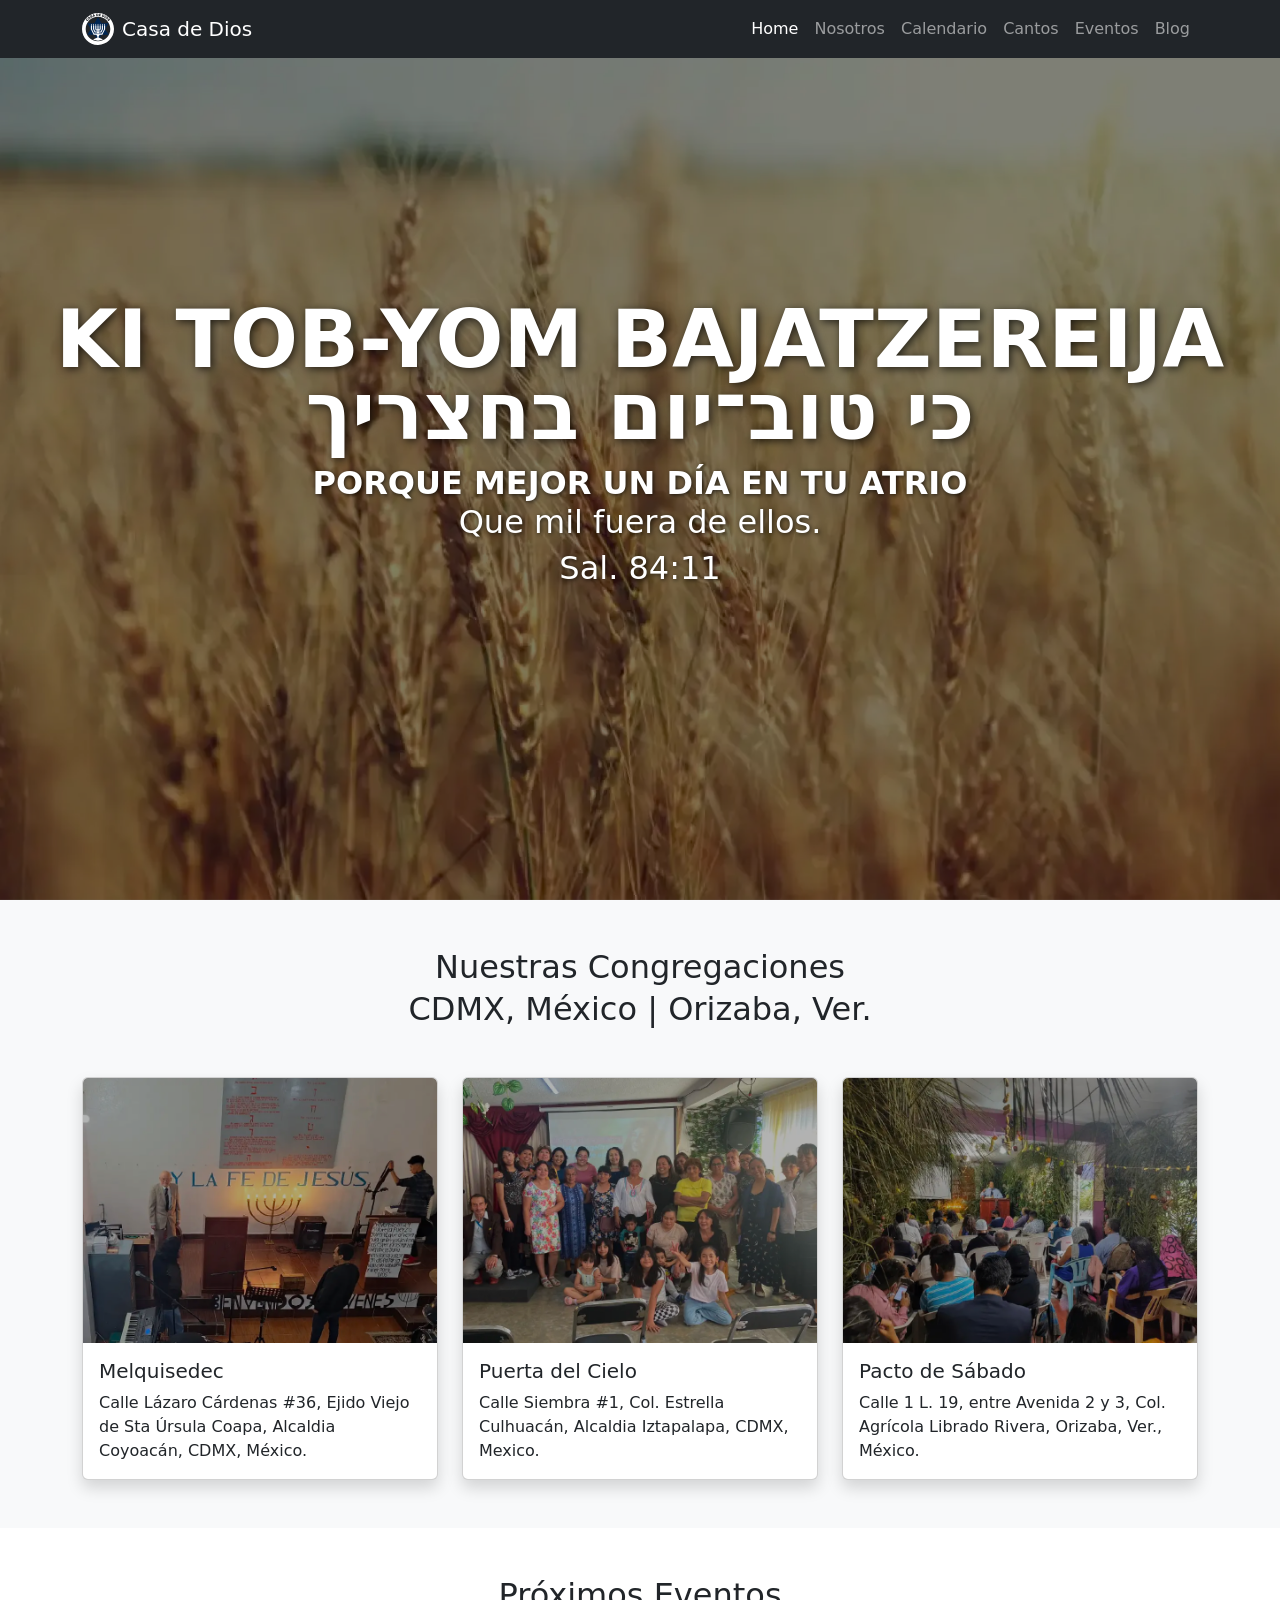
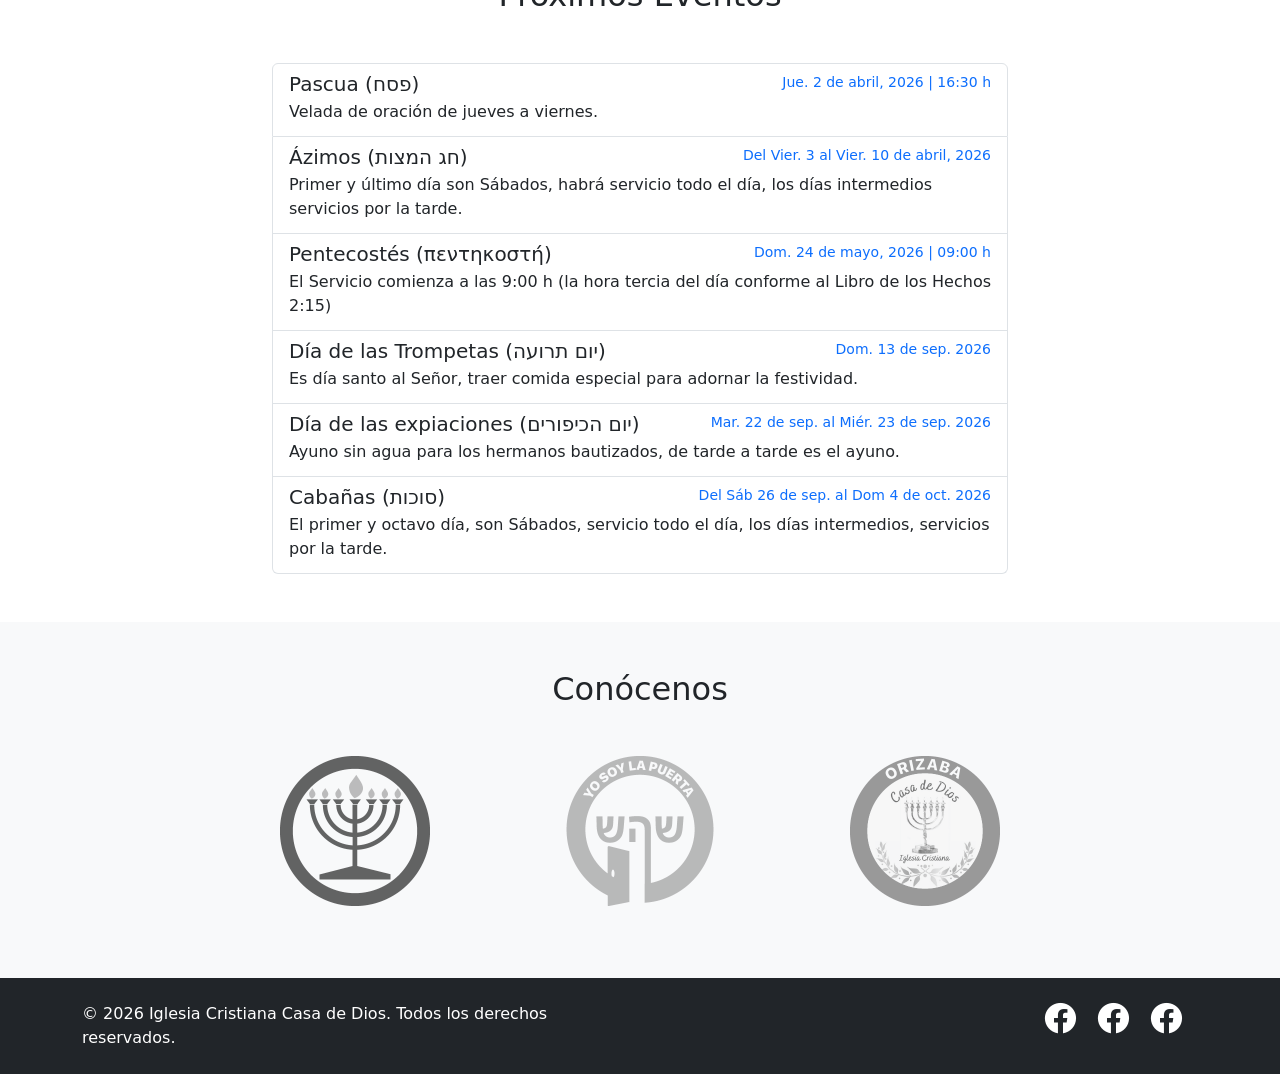
==== index.html @ 3983c596 "adding the blog page" ====
<!DOCTYPE html>
<html lang="es">

<head>
    <meta charset="UTF-8">
    <meta name="viewport" content="width=device-width, initial-scale=1.0">
    <title>Casa de Dios - Iglesia Cristiana</title>

    <!-- Bootstrap CSS -->
    <link href="https://cdn.jsdelivr.net/npm/bootstrap@5.1.3/dist/css/bootstrap.min.css" rel="stylesheet">

    <!-- Font Awesome -->
    <link rel="stylesheet" href="https://cdnjs.cloudflare.com/ajax/libs/font-awesome/6.0.0/css/all.min.css">

    <!-- Custom CSS -->
    <link rel="stylesheet" href="css/landing.css">

</head>

<body>

    <!-- NAVBAR -->
    <nav class="navbar navbar-expand-lg navbar-dark bg-dark fixed-top">
        <div class="container">
            <a class="navbar-brand d-flex align-items-center" href="index.html">
                <!-- Pega aquí tu código SVG -->
                <svg width="32" height="32" viewBox="0 0 100 100" class="me-2">
                    <!-- Tu código SVG aquí -->
                    <?xml version="1.0" encoding="UTF-8"?><svg id="Layer_2" xmlns="http://www.w3.org/2000/svg"
                        viewBox="0 0 843.33 843.33">
                        <defs>
                            <style>
                                .cls-1 {
                                    fill: #fff;
                                }

                                .cls-2 {
                                    fill: #002754;
                                }
                            </style>
                        </defs>
                        <g id="Layer_1-2">
                            <polygon class="cls-2"
                                points="669.51 520.05 703.99 576.49 514.82 576.49 453.33 677.15 421.66 728.97 390.01 677.15 328.52 576.49 139.34 576.49 173.83 520.05 233.93 421.67 173.83 323.28 139.34 266.84 328.52 266.84 390.01 166.18 421.66 114.36 453.33 166.18 514.82 266.84 703.99 266.84 669.51 323.28 609.4 421.67 669.51 520.05" />
                            <path class="cls-1"
                                d="M493.87,336.01c0-4.55-3.81-8.24-8.51-8.24h-6.21c4.92-2.77,8.62-7.55,10.13-13.2,2.62-9.62-5.01-19.3-9.42-28.85l-7.75,13.35c-3.34,5.2-3.77,10.04-2.13,16.81.57,3.34,3.46,8.78,6.37,11.88h-2.84c-4.7,0-8.51,3.69-8.51,8.24v94.46h28.88v-94.46Z" />
                            <path class="cls-1"
                                d="M600.88,327.77h-6.21c4.92-2.77,8.62-7.55,10.13-13.2,2.62-9.62-5.01-19.3-9.42-28.85l-7.75,13.35c-3.34,5.2-3.77,10.04-2.13,16.81.57,3.34,3.46,8.78,6.37,11.88h-2.84c-4.7,0-8.51,3.69-8.51,8.24v94.46h0l-57.71,111.82h0s-48.81.04-48.81.04v-.08h-23.59l-7.21,13.4-7.08,13.17v-26.48h0v-.09l14.45-27.9h-14.45s57.76-.01,57.76-.01h0s14.59.01,14.59.01h0s14.4-27.96,14.4-27.96l28.77-55.9h0s0,0,0,0v-94.46c0-4.55-3.81-8.24-8.51-8.24h-6.21c4.92-2.77,8.62-7.55,10.13-13.2,2.62-9.62-5.01-19.3-9.42-28.85l-7.75,13.35c-3.34,5.2-3.77,10.04-2.13,16.81.57,3.34,3.46,8.78,6.37,11.88h-2.84c-4.7,0-8.51,3.69-8.51,8.24v94.46h.02l-28.9,55.4v.51h-57.76v-27.95h43.32l14.45-27.9v-.05h-57.76v-94.65c0-4.44-3.72-8.05-8.31-8.05h-6.39c4.92-2.77,8.62-7.55,10.13-13.2,2.62-9.62-5.01-19.3-9.42-28.85l-7.75,13.35c-3.34,5.2-3.77,10.04-2.13,16.81.57,3.34,3.46,8.78,6.37,11.88h-3.05c-4.59,0-8.31,3.6-8.31,8.05v94.65h-57.76v.05l14.45,27.9h43.32v27.95h-57.5l-29.16-55.91h.02v-94.46c0-4.55-3.81-8.24-8.51-8.24h-6.21c4.92-2.77,8.62-7.55,10.13-13.2,2.62-9.62-5.01-19.3-9.42-28.85l-7.75,13.35c-3.34,5.2-3.77,10.04-2.13,16.81.57,3.34,3.46,8.78,6.37,11.88h-2.84c-4.7,0-8.51,3.69-8.51,8.24v94.46h0s28.77,55.91,28.77,55.91l14.4,27.95h0s14.59.01,14.59.01h0s57.76-.01,57.76-.01h0s-14.45.01-14.45.01l14.45,27.9v.07h0v26.49l-7.08-13.16-7.21-13.4h-23.59v.07h-48.82s0-.02,0-.02l-57.71-111.82h0v-94.46c0-4.55-3.81-8.24-8.51-8.24h-6.21c4.92-2.77,8.62-7.55,10.13-13.2,2.62-9.62-5.01-19.3-9.42-28.85l-7.75,13.35c-3.34,5.2-3.77,10.04-2.13,16.81.57,3.34,3.46,8.78,6.37,11.88h-2.84c-4.7,0-8.51,3.69-8.51,8.24v94.46h0s57.7,111.82,57.7,111.82l14.42,27.95h72.44l28.72,55.66v17.75l-105.01,50.37v13.02c36.98,14.15,77.29,21.93,119.47,21.93s82.49-7.77,119.48-21.93v-16.39l-105.05-47.48v-17.27l3.39-6.56,25.33-49.1h72.44l14.42-27.95,57.7-111.82h0s0,0,0,0v-94.46c0-4.55-3.81-8.24-8.51-8.24ZM349.46,486.37v-.51l-28.9-55.4,28.9,55.4.26.51h-.26ZM378.51,570.24h0l25.33,49.1-25.33-49.1Z" />
                            <path class="cls-1"
                                d="M378.34,336.01c0-4.55-3.81-8.24-8.51-8.24h-6.21c4.92-2.77,8.62-7.55,10.13-13.2,2.62-9.62-5.01-19.3-9.42-28.85l-7.75,13.35c-3.34,5.2-3.77,10.04-2.13,16.81.57,3.34,3.46,8.78,6.37,11.88h-2.84c-4.7,0-8.51,3.69-8.51,8.24v94.46h28.88v-94.46Z" />
                            <path class="cls-1"
                                d="M421.67,0C188.79,0,0,188.79,0,421.67s188.79,421.67,421.67,421.67,421.67-188.79,421.67-421.67S654.54,0,421.67,0ZM688.64,185.29c.59,1.44,1.5,2.87,2.72,4.26,1.26,1.44,2.53,2.51,3.79,3.19,1.19.64,2.33.95,3.35.95.94-.01,1.75-.32,2.47-.95.98-.86,1.33-1.85,1.13-3.15-.25-1.59-1.27-3.92-3.05-6.94l-3.25-5.6c-3.28-5.55-4.87-10.7-4.71-15.32.16-4.74,2.2-8.85,6.05-12.22,3.23-2.83,6.82-4.43,10.69-4.79,3.83-.35,7.73.38,11.59,2.2,3.81,1.8,7.37,4.57,10.58,8.24,3.51,4.01,5.95,8.02,7.24,11.92,1.31,3.97,1.56,7.78.73,11.34-.84,3.57-2.72,6.78-5.61,9.55l-1.69,1.63-11.41-13.04,1.2-1.26c.7-.79,1.11-1.68,1.23-2.71.12-1.08-.05-2.25-.52-3.49-.49-1.29-1.31-2.6-2.44-3.89-1.14-1.3-2.28-2.25-3.41-2.82-1.06-.53-2.05-.77-2.95-.71-.86.06-1.59.37-2.25.94-.92.8-1.24,1.77-1.04,3.08.24,1.59,1.18,3.79,2.79,6.53l3.27,5.56c3.5,5.97,5.24,11.24,5.18,15.66-.06,4.58-2.14,8.69-6.17,12.22-3.33,2.91-6.97,4.61-10.87,5.09-.76.09-1.52.14-2.29.14-3.16,0-6.39-.79-9.63-2.36-3.95-1.92-7.82-5.03-11.52-9.26-3.48-3.98-5.98-8.01-7.42-11.97-1.47-4.04-1.84-7.95-1.11-11.61.73-3.68,2.62-7.06,5.6-10.03l1.61-1.57,11.34,12.96-.96,1.25c-.64.86-.99,1.85-1.03,3.01-.05,1.23.22,2.56.79,3.96ZM657.53,94.53c5.42.79,10.73,3.19,15.79,7.13,5.13,3.99,8.78,8.59,10.88,13.65,2.1,5.09,2.65,10.47,1.62,15.99-1.02,5.48-3.65,10.96-7.8,16.29-4.21,5.4-8.89,9.29-13.96,11.63-3.84,1.77-7.82,2.66-11.87,2.66-1.34,0-2.68-.1-4.04-.29-5.41-.78-10.76-3.21-15.91-7.22-5.08-3.96-8.72-8.53-10.81-13.6-2.1-5.09-2.65-10.48-1.62-16.02,1.02-5.5,3.64-10.99,7.8-16.33,4.21-5.4,8.9-9.28,13.99-11.59,5.13-2.33,10.49-3.11,15.93-2.31ZM630.94,73.89l-31.85,56.2-16.09-9.12,31.85-56.2,16.09,9.12ZM545.2,34.43l24.7,9.71c5.95,2.34,10.69,5.53,14.09,9.49,3.44,4,5.46,8.74,6.01,14.07.54,5.27-.44,11.13-2.91,17.43-2.5,6.37-5.8,11.39-9.84,15.01-4.08,3.66-8.82,5.88-14.09,6.6-1.21.17-2.44.25-3.69.25-4.18,0-8.6-.91-13.21-2.72l-24.7-9.72,23.65-60.12ZM453.28,17.02l44.76,5.89-2.01,15.28-26.42-3.48-1.23,9.36,24.85,3.27-1.91,14.48-24.85-3.27-1.27,9.65,26.42,3.48-2.01,15.28-44.76-5.89,8.43-64.05ZM402.19,16.87c6.4-.28,12.02.71,16.73,2.95,4.77,2.26,8.53,5.77,11.2,10.42,2.64,4.6,4.12,10.35,4.42,17.11.3,6.83-.68,12.77-2.89,17.71-2.24,5.01-5.67,8.96-10.19,11.76-4.48,2.78-10.02,4.32-16.45,4.6l-26.51,1.16-2.82-64.54,26.51-1.16ZM289.3,38.2l16.1-5.04h0s4.21-1.32,4.21-1.32l40.06,55.15-18.63,5.83-7.73-11.77-17.22,5.39.37,14.07-18.63,5.83,1.46-68.15ZM215.35,81.62c.54-3.81,2.16-7.43,4.83-10.76,2.63-3.29,6.15-6.11,10.47-8.39,4.72-2.49,9.18-3.93,13.27-4.28,4.16-.36,7.93.29,11.19,1.92,3.28,1.64,5.97,4.22,7.99,7.67l1.19,2.03-15.33,8.08-.95-1.46c-.6-.86-1.38-1.47-2.35-1.82-1.02-.37-2.21-.47-3.52-.3-1.37.18-2.83.67-4.34,1.47-1.53.8-2.71,1.7-3.53,2.67-.76.91-1.23,1.82-1.37,2.71-.14.85,0,1.64.4,2.41.57,1.08,1.44,1.62,2.76,1.73,1.6.14,3.96-.27,7-1.2l6.17-1.89c6.62-2.02,12.14-2.49,16.43-1.41,4.44,1.12,7.96,4.09,10.45,8.83,2.06,3.91,2.87,7.85,2.44,11.76-.44,3.89-2.09,7.62-4.92,11.08-2.78,3.39-6.7,6.44-11.67,9.06-4.68,2.47-9.18,3.96-13.36,4.44-1.02.12-2.01.17-2.98.17-3.11,0-5.98-.6-8.57-1.79-3.41-1.57-6.26-4.18-8.46-7.77l-1.16-1.93,15.23-8.03.99,1.22c.69.83,1.57,1.39,2.69,1.7,1.18.33,2.54.38,4.04.15,1.54-.24,3.15-.8,4.77-1.65,1.69-.89,3.03-1.88,3.98-2.94.9-1.01,1.47-2.03,1.7-3.03.21-.92.09-1.78-.35-2.62-.61-1.15-1.49-1.72-2.8-1.82-1.6-.13-4.11.33-7.46,1.36l-6.2,1.86c-6.16,1.91-11.54,2.25-15.99,1.04-4.57-1.26-8.1-4.19-10.49-8.72-2-3.8-2.73-7.66-2.19-11.51ZM177.88,96.9l57,37.38-15.35,12.05-11.4-8.27-14.19,11.14,5.33,13.03-15.35,12.05-22.77-64.25,16.73-13.14ZM106.39,169.1c1.11-5.26,3.8-10.35,7.99-15.12,3.69-4.2,7.84-7.24,12.34-9.02,4.52-1.79,9.11-2.36,13.66-1.72,4.54.65,8.75,2.53,12.51,5.58l1.55,1.08-11.82,13.47-1.52-.99c-1.66-1.05-3.4-1.72-5.14-1.97-1.7-.24-3.39-.05-5.04.57-1.65.63-3.22,1.78-4.66,3.42-1.7,1.94-2.64,4-2.86,6.3-.22,2.3.29,4.72,1.53,7.18,1.27,2.54,3.35,5.08,6.16,7.55,2.87,2.52,5.69,4.27,8.41,5.23,2.63.93,5.11,1.14,7.37.61,2.26-.53,4.19-1.73,5.9-3.67,1.36-1.54,2.26-3.19,2.7-4.89.43-1.69.43-3.42-.02-5.14-.45-1.75-1.36-3.47-2.72-5.11l-.99-1.29,11.64-13.26,1.4,1.23c3.54,3.39,5.92,7.34,7.13,11.78,1.2,4.43,1.21,9.06.02,13.77-1.18,4.69-3.65,9.19-7.32,13.37-4.21,4.8-8.92,8.13-14.01,9.91-2.89,1.01-5.85,1.51-8.87,1.51-2.33,0-4.68-.3-7.06-.9-5.4-1.37-10.76-4.37-15.95-8.93-5.22-4.58-8.88-9.52-10.92-14.7-2.06-5.23-2.53-10.56-1.41-15.86ZM421.67,746.07c-179.16,0-324.4-145.24-324.4-324.4S242.5,97.26,421.67,97.26s324.4,145.24,324.4,324.4-145.24,324.4-324.4,324.4Z" />
                            <path class="cls-1"
                                d="M641.96,141.92c2.14,1.67,4.42,2.56,6.77,2.65,2.38.09,4.82-.57,7.26-1.96,2.5-1.42,4.91-3.61,7.15-6.49,2.32-2.97,3.84-5.85,4.6-8.61.73-2.69.75-5.22.07-7.5-.69-2.29-2.06-4.21-4.19-5.87-2.06-1.61-4.23-2.45-6.63-2.58-.2,0-.39-.01-.59-.01-2.2,0-4.44.63-6.66,1.89-2.5,1.4-4.92,3.6-7.2,6.53-2.32,2.97-3.85,5.86-4.61,8.63-.74,2.7-.77,5.23-.08,7.52.69,2.29,2.03,4.19,4.12,5.82Z" />
                            <path class="cls-1"
                                d="M549.96,89.11c2.91,1.15,5.62,1.53,8.05,1.14,2.41-.39,4.51-1.51,6.43-3.43,1.96-1.97,3.68-4.82,5.11-8.45,1.36-3.46,1.96-6.55,1.8-9.26-.15-2.65-.97-4.87-2.5-6.79-1.54-1.92-3.74-3.46-6.55-4.56l-5.53-2.17-12.33,31.35,5.53,2.17Z" />
                            <path class="cls-1"
                                d="M402.24,66.06c3.13-.14,5.76-.89,7.82-2.23,2.05-1.33,3.51-3.21,4.48-5.75.99-2.6,1.41-5.9,1.24-9.8-.16-3.72-.87-6.78-2.12-9.19-1.22-2.36-2.87-4.06-5.04-5.18-2.18-1.13-4.82-1.64-7.84-1.51l-5.93.26,1.47,33.66,5.93-.26Z" />
                            <polygon class="cls-1" points="315.25 68.78 305.22 53.52 305.71 71.77 315.25 68.78" />
                            <polygon class="cls-1" points="188.38 135.61 196.24 129.44 181.47 118.72 188.38 135.61" />
                        </g>
                    </svg>
                </svg>
                <span>Casa de Dios</span>
            </a>

            <!--
            <a class="navbar-brand" href="index.html">
                <i class="fas fa-church me-2"></i>Casa de Dios
            </a>
            -->

            <button class="navbar-toggler" type="button" data-bs-toggle="collapse" data-bs-target="#navbarNav">
                <span class="navbar-toggler-icon"></span>
            </button>
            <div class="collapse navbar-collapse" id="navbarNav">
                <ul class="navbar-nav ms-auto">
                    <li class="nav-item">
                        <a class="nav-link active" href="#home">Home</a>
                    </li>
                    <li class="nav-item">
                        <a class="nav-link" href="nosotros.html">Nosotros</a>
                    </li>
                    <li class="nav-item">
                        <a class="nav-link" href="calendario.html">Calendario</a>
                    </li>
                    <li class="nav-item">
                        <a class="nav-link" href="cantos.html">Cantos</a>
                    </li>
                    <li class="nav-item">
                        <a class="nav-link" href="#eventos">Eventos</a>
                    </li>
                    <li class="nav-item">
                        <a class="nav-link" href="blog.html">Blog</a>
                    </li>
                </ul>
            </div>
        </div>
    </nav>

    <!-- HERO SECTION -->
    <section id="home" class="hero-section">
        <div class="hero-overlay"></div>
        <div class="hero-content">
            <!-- CAMBIAR EL TEXTO DEL INDEX.HTML-->
            <h1 class="hero-title">KI TOB-YOM BAJATZEREIJA <br> כי טוב־יום בחצריך </h1>
            <h3 class="hero-subtitle"> <strong>PORQUE MEJOR UN DÍA EN TU ATRIO</strong><br>Que mil fuera de ellos.
            </h3>
            <h5 class="hero-subtitle">Sal. 84:11</h5>
            <!-- END CAMBIAR EL TEXTO DEL INDEX.HTML-->
            <!--
            <a href="solemnidades.html" class="btn btn-primary btn-lg mt-4">
                
                <svg class="me-2" width="1em" height="1em" viewBox="0 0 668.38 633.48" fill="currentColor"
                    xmlns="http://www.w3.org/2000/svg">
                    <g id="nosotros">
                        <g id="Cordero">
                            <path
                                d="M323.56,610.41c1.69-12.08-.02-24.64-.35-36.99-.08-2.93-.72-5.85-.34-9.11,8.73,10.55,16.42,21.52,19.26,35.36,1.59,7.74,3.27,15.6,6.22,22.87,3.93,9.7,10.48,11.32,18.86,5.18,11.65-8.55,20.16-19.79,25.59-33.16,3.73-9.19.79-17.98-5.98-23.82-26.71-23.04-38.7-55.33-54.64-85.1-2.58-4.81-3.01-11.25-2.92-16.92.21-14.87.57-29.8,2.17-44.57,1.51-13.92,3.49-28.02,7.46-41.38,3.72-12.52,13.74-20.56,26.59-23.83,34.41-8.75,69.37-11.53,104.78-9.16,6.33.42,10.02,4.04,12.76,8.93,6.17,11.03,12.02,22.24,18.06,33.35,10.21,18.75,20.3,37.59,36.95,51.78,1.18,1,2,2.88,2.23,4.46,6.8,46.05,11.76,92.22,1.23,138.31-2.76,12.07-8.6,23.44-13.72,36.97,8.83,1.16,18.31,3.41,27.79,3.43,14.48.03,24.53-8.43,27.44-22.61,6.76-32.94,12.78-66.04,19.54-98.99,1.98-9.65,5.29-19.04,8.27-28.46.77-2.43,2.58-4.54,4.93-6.55,6.81,54.72,16.69,109.37-5.31,163.08h46.61c2.71-3.23,5.01-7.05,6.81-11.37v-246.45c-1.18-.66-2.36-1.31-3.53-1.97-15.91-8.96-19.9-17.16-15.18-34.99,5.4-20.35,12.11-40.36,17.26-60.77,6-23.76,7.97-47.98,3.66-72.32-6.13-34.59-24.97-60.73-54.8-78.64-39.1-23.47-81.28-37.76-127.17-39.69-23.02-.97-45.29,2.8-67.38,9.53-30.06,9.16-60.25,18.18-90.87,25.14-23.84,5.42-48.36,7.97-72.67,11.12-15.11,1.95-28.83-3.09-41.72-10.82-5.67-3.4-7.18-7.66-4.72-13.73,1.58-3.89,2.47-8.07,4.06-11.95,3.64-8.9,8.88-15.13,19.66-16.76,15.55-2.35,30.13-8.35,42.62-18.25,11.67-9.25,11.21-18.62-1.99-25.44-10.49-5.42-21.73-11.4-33.1-12.54-10.94-1.09-22.64,3.11-33.68,6.17-5.52,1.53-8.44,1.29-12.53-3.22-27.29-30.06-59.15-34.84-97.91-12.86-5.25,2.98-10.45,7.31-13.67,12.31-4.21,6.52-8.65,7.78-16.16,7.39-14.02-.72-28.15.45-42.23,1.02-2.42.1-4.85,1.01-7.2,1.77-16.99,5.48-18.78,11.35-7.23,24.64,13.8,15.88,30.63,25.65,52.35,25.8,2.3.02,5.52,2.55,6.73,4.78,8.48,15.67,16.6,31.53,24.65,47.43.92,1.81.8,4.2.94,6.33.87,13.08.67,26.32,2.74,39.19,2.68,16.65,12.05,28.13,30.06,30.16,4.65.52,7.2,2.81,9.33,7.1,22.48,45.3,45.61,90.28,67.71,135.76,9.28,19.1,24.66,26.73,44.37,28.71,12.46,1.25,24.18,18.49,20.18,30.62-9.15,27.72-9.04,55.57-5.93,84.45,2.85,26.46,1.13,53.45.6,80.19-.1,5.18-3.53,10.56-6.26,15.38-5.59,9.89-12.11,19.26-17.48,29.26-1.2,2.22-1.91,4.86-2.27,7.55h79.11c5.08-6.17,8.11-14.15,9.36-23.07Z" />
                        </g>
                    </g>
                </svg>
                -->
            <!--Conoce más
            </a>-->
        </div>
    </section>

    <!-- NOSOTROS SECTION -->
    <section id="nosotros" class="py-5 bg-light">
        <div class="container">
            <h2 class="text-center mb-1">Nuestras Congregaciones</h2>
            <h2 class="text-center mb-5">CDMX, México | Orizaba, Ver.</h2>
            <div class="row g-4">
                <!-- Card 1 -->
                <div class="col-md-4">
                    <div class="card h-100 shadow">
                        <div class="card-img-wrapper">
                            <img src="assets/img/congregacion/foto01.webp" class="card-img-top"
                                alt="Congregación Melquisedec">
                        </div>
                        <div class="card-body">
                            <h5 class="card-title">Melquisedec</h5>
                            <p class="card-text">Calle Lázaro Cárdenas #36, Ejido Viejo de Sta Úrsula Coapa, Alcaldia
                                Coyoacán, CDMX, México.</p>
                        </div>
                    </div>
                </div>
                <!-- Card 2 -->
                <div class="col-md-4">
                    <div class="card h-100 shadow">
                        <div class="card-img-wrapper">
                            <img src="assets/img/congregacion/foto02.webp" class="card-img-top"
                                alt="Congregación Puerta del Cielo">
                        </div>
                        <div class="card-body">
                            <h5 class="card-title">Puerta del Cielo</h5>
                            <p class="card-text">Calle Siembra #1, Col. Estrella Culhuacán, Alcaldia Iztapalapa, CDMX,
                                Mexico.</p>
                        </div>
                    </div>
                </div>
                <!-- Card 3 -->
                <div class="col-md-4">
                    <div class="card h-100 shadow">
                        <div class="card-img-wrapper">
                            <img src="assets/img/congregacion/foto03.webp" class="card-img-top"
                                alt="Congregación Pacto de Sábado">
                        </div>
                        <div class="card-body">
                            <h5 class="card-title">Pacto de Sábado</h5>
                            <p class="card-text">Calle 1 L. 19, entre Avenida 2 y 3, Col. Agrícola Librado Rivera,
                                Orizaba, Ver., México.</p>
                        </div>
                    </div>
                </div>
            </div>
        </div>
    </section>

    <!-- CALENDARIO SECTION -->
    <section id="calendario" class="py-5">
        <div class="container">
            <h2 class="text-center mb-5">Próximos Eventos</h2>
            <div class="row">
                <div class="col-md-8 mx-auto">
                    <div class="list-group">
                        <a href="#" class="list-group-item list-group-item-action">
                            <div class="d-flex w-100 justify-content-between">
                                <h5 class="mb-1">Pascua (פסח)</h5>
                                <small class="text-primary">Jue. 2 de abril, 2026 | 16:30 h</small>
                            </div>
                            <p class="mb-1">Velada de oración de jueves a viernes.</p>
                        </a>
                        <a href="#" class="list-group-item list-group-item-action">
                            <div class="d-flex w-100 justify-content-between">
                                <h5 class="mb-1">Ázimos (חג המצות)</h5>
                                <small class="text-primary">Del Vier. 3 al Vier. 10 de abril, 2026</small>
                            </div>
                            <p class="mb-1">Primer y último día son Sábados, habrá servicio todo el día, los días
                                intermedios servicios por la tarde.</p>
                        </a>
                        <a href="#" class="list-group-item list-group-item-action">
                            <div class="d-flex w-100 justify-content-between">
                                <h5 class="mb-1">Pentecostés (πεντηκοστή)</h5>
                                <small class="text-primary">Dom. 24 de mayo, 2026 | 09:00 h</small>
                            </div>
                            <p class="mb-1">El Servicio comienza a las 9:00 h (la hora tercia del día conforme al Libro
                                de los Hechos 2:15)</p>
                        </a>
                        <a href="#" class="list-group-item list-group-item-action">
                            <div class="d-flex w-100 justify-content-between">
                                <h5 class="mb-1">Día de las Trompetas (יום תרועה)</h5>
                                <small class="text-primary">Dom. 13 de sep. 2026</small>
                            </div>
                            <p class="mb-1">Es día santo al Señor, traer comida especial para adornar la festividad.</p>
                        </a>
                        <a href="#" class="list-group-item list-group-item-action">
                            <div class="d-flex w-100 justify-content-between">
                                <h5 class="mb-1">Día de las expiaciones (יום הכיפורים)</h5>
                                <small class="text-primary">Mar. 22 de sep. al Miér. 23 de sep. 2026</small>
                            </div>
                            <p class="mb-1">Ayuno sin agua para los hermanos bautizados, de tarde a tarde es el ayuno.
                            </p>
                        </a>
                        <a href="#" class="list-group-item list-group-item-action">
                            <div class="d-flex w-100 justify-content-between">
                                <h5 class="mb-1">Cabañas (סוכות)</h5>
                                <small class="text-primary">Del Sáb 26 de sep. al Dom 4 de oct. 2026</small>
                            </div>
                            <p class="mb-1">El primer y octavo día, son Sábados, servicio todo el día, los días
                                intermedios, servicios por la tarde.</p>
                        </a>
                    </div>
                </div>
            </div>
        </div>
    </section>

    <!-- CONGREGACIONES HERMANAS -->
    <section id="eventos" class="py-5 bg-light">
        <div class="container">
            <h2 class="text-center mb-5">Conócenos</h2>
            <div class="row justify-content-center">
                <div class="col-md-3 col-6 text-center mb-4">
                    <a href="https://iglesiacristianamelquisedec.org" target="_blank" class="congregacion-link">
                        <img src="assets/img/logos/logo01.png" alt="Congregación 1" class="img-fluid congregacion-logo">
                    </a>
                </div>
                <div class="col-md-3 col-6 text-center mb-4">
                    <a href="https://www.facebook.com/PuertaDelCieloCongregacion" target="_blank"
                        class="congregacion-link">
                        <img src="assets/img/logos/logo02.png" alt="Congregación 2" class="img-fluid congregacion-logo">
                    </a>
                </div>
                <div class="col-md-3 col-6 text-center mb-4">
                    <a href="https://www.google.com/url?sa=t&source=web&rct=j&opi=89978449&url=https://www.facebook.com/p/Iglesia-Cristiana-Casa-de-Dios-100068604211785/&ved=2ahUKEwiv9IbJxKqTAxV7HEQIHXL0D9EQFnoECBwQAQ&usg=AOvVaw2B5Uu8J6mgdsHCgPZDwUNt"
                        target="_blank" class="congregacion-link">
                        <img src="assets/img/logos/logo03.png" alt="Congregación 3" class="img-fluid congregacion-logo">
                    </a>
                </div>
            </div>
        </div>
    </section>

    <!-- FOOTER -->
    <footer class="bg-dark text-white py-4">
        <div class="container">
            <div class="row">
                <div class="col-md-6 text-center text-md-start mb-3 mb-md-0">
                    <p class="mb-0">&copy; 2026 Iglesia Cristiana Casa de Dios. Todos los derechos reservados.</p>
                </div>
                <div class="col-md-6 text-center text-md-end">
                    <a href="https://www.facebook.com/iglesiacristianamelquisedec/?locale=es_LA"
                        class="text-white me-3"><i class="fab fa-facebook fa-2x"></i></a>
                    <a href="https://www.facebook.com/PuertaDelCieloCongregacion" class="text-white me-3"><i
                            class="fab fa-facebook fa-2x"></i></a>
                    <a href="https://www.google.com/url?sa=t&source=web&rct=j&opi=89978449&url=https://www.facebook.com/p/Iglesia-Cristiana-Casa-de-Dios-100068604211785/&ved=2ahUKEwiv9IbJxKqTAxV7HEQIHXL0D9EQFnoECBwQAQ&usg=AOvVaw2B5Uu8J6mgdsHCgPZDwUNt"
                        class="text-white me-3"><i class="fab fa-facebook fa-2x"></i></a>
                </div>
            </div>
        </div>
    </footer>

    <!-- Bootstrap JS -->
    <script src="https://cdn.jsdelivr.net/npm/bootstrap@5.1.3/dist/js/bootstrap.bundle.min.js"></script>

    <!-- Smooth Scroll -->
    <script>
        document.querySelectorAll('a[href^="#"]').forEach(anchor => {
            anchor.addEventListener('click', function (e) {
                e.preventDefault();
                const target = document.querySelector(this.getAttribute('href'));
                if (target) {
                    target.scrollIntoView({
                        behavior: 'smooth',
                        block: 'start'
                    });
                }
            });
        });
    </script>
</body>

</html>
---- css/landing.css ----
/* landing.css */

/* Variables */
:root {
    --primary-color: #007bff;
    --dark-color: #212529;
    --light-color: #f8f9fa;
}



/* General */
body {
    padding-top: 0; /* Altura del navbar fixed */
}


/* Menú secundario sticky DEBAJO del navbar superior */
.menu.sticky-top {
    position: sticky;
    top: 56px; /* altura del navbar superior */
    z-index: 1030;
}




/* Hero Section */
.hero-section {
    position: relative;
    height: 100vh;
    background-image: url('../assets/bg/landing/hero-desktop.webp'); /* ← Desktop */
    background-size: cover;
    background-position: center;
    background-attachment: fixed;
    display: flex;
    align-items: center;
    justify-content: center;
}

.hero-overlay {
    position: absolute;
    top: 0;
    left: 0;
    width: 100%;
    height: 100%;
    background: rgba(0, 0, 0, 0.5);
}

.hero-content {
    position: relative;
    z-index: 10;
    text-align: center;
    color: white;
    padding: 20px;
}

.hero-title {
    font-family: var(--font-text-Anton);
    font-size: 5rem;
    font-weight: bold;
    margin-bottom: 1rem;
    text-shadow: 2px 2px 8px rgba(0, 0, 0, 0.7);
    line-height: 90%;
}

.hero-subtitle {
    font-size: 2rem;
    font-weight: 500;
    text-shadow: 1px 1px 4px rgba(0, 0, 0, 0.7);

}






/* Cards */

/* Cards */
.card {
    overflow: hidden;
    transition: transform 0.3s ease;
}

.card:hover {
    transform: translateY(-10px);
}

/* Wrapper de imagen con overlay */
.card-img-wrapper {
    position: relative;
    overflow: hidden;
}

.card-img-wrapper::after {
    content: '';
    position: absolute;
    top: 0;
    left: 0;
    width: 100%;
    height: 100%;
    background: rgba(0, 0, 0, 0.3);
    transition: opacity 0.3s ease;
    pointer-events: none;
}

.card:hover .card-img-wrapper::after {
    opacity: 0;
}

.card-img-top {
    display: block;
    width: 100%;
    height: auto;
    transition: transform 0.3s ease;
}

.card:hover .card-img-top {
    transform: scale(1.05);
}




/* Congregaciones Hermanas */
.congregacion-logo {
    max-width: 150px;
    filter: grayscale(100%);
    opacity: 0.7;
    transition: all 0.3s ease;
}

.congregacion-logo:hover {
    filter: grayscale(0%);
    opacity: 1;
    transform: scale(1.1);
}

.congregacion-link {
    text-decoration: none;
    display: inline-block;
}

/* Footer */
footer a {
    text-decoration: none;
    transition: opacity 0.3s ease;
}

footer a:hover {
    opacity: 0.7;
}

/* Responsive */
@media (max-width: 768px) {
    .hero-title {
        font-size: 2rem;
    }
    
    .hero-subtitle {
        font-size: 1rem;
    }
    
    .hero-section {
        height: 70vh;
        background-image: url('../assets/bg/landing/hero-mobile.webp'); /* ← Mobile */
        background-attachment: scroll;
    }
}









/* === PANTALLAS GRANDES (proyectores, 1920px+) === */
@media (min-width: 1920px) {
  .hero-title  { font-size: 6rem; }
  .hero-subtitle { font-size: 2.8rem; }
  .hero-section { height: 100vh; }
}

/* === 2K / 4K === */
@media (min-width: 2560px) {
  .hero-title  { font-size: 9rem; }
  .hero-subtitle { font-size: 4rem; }
}
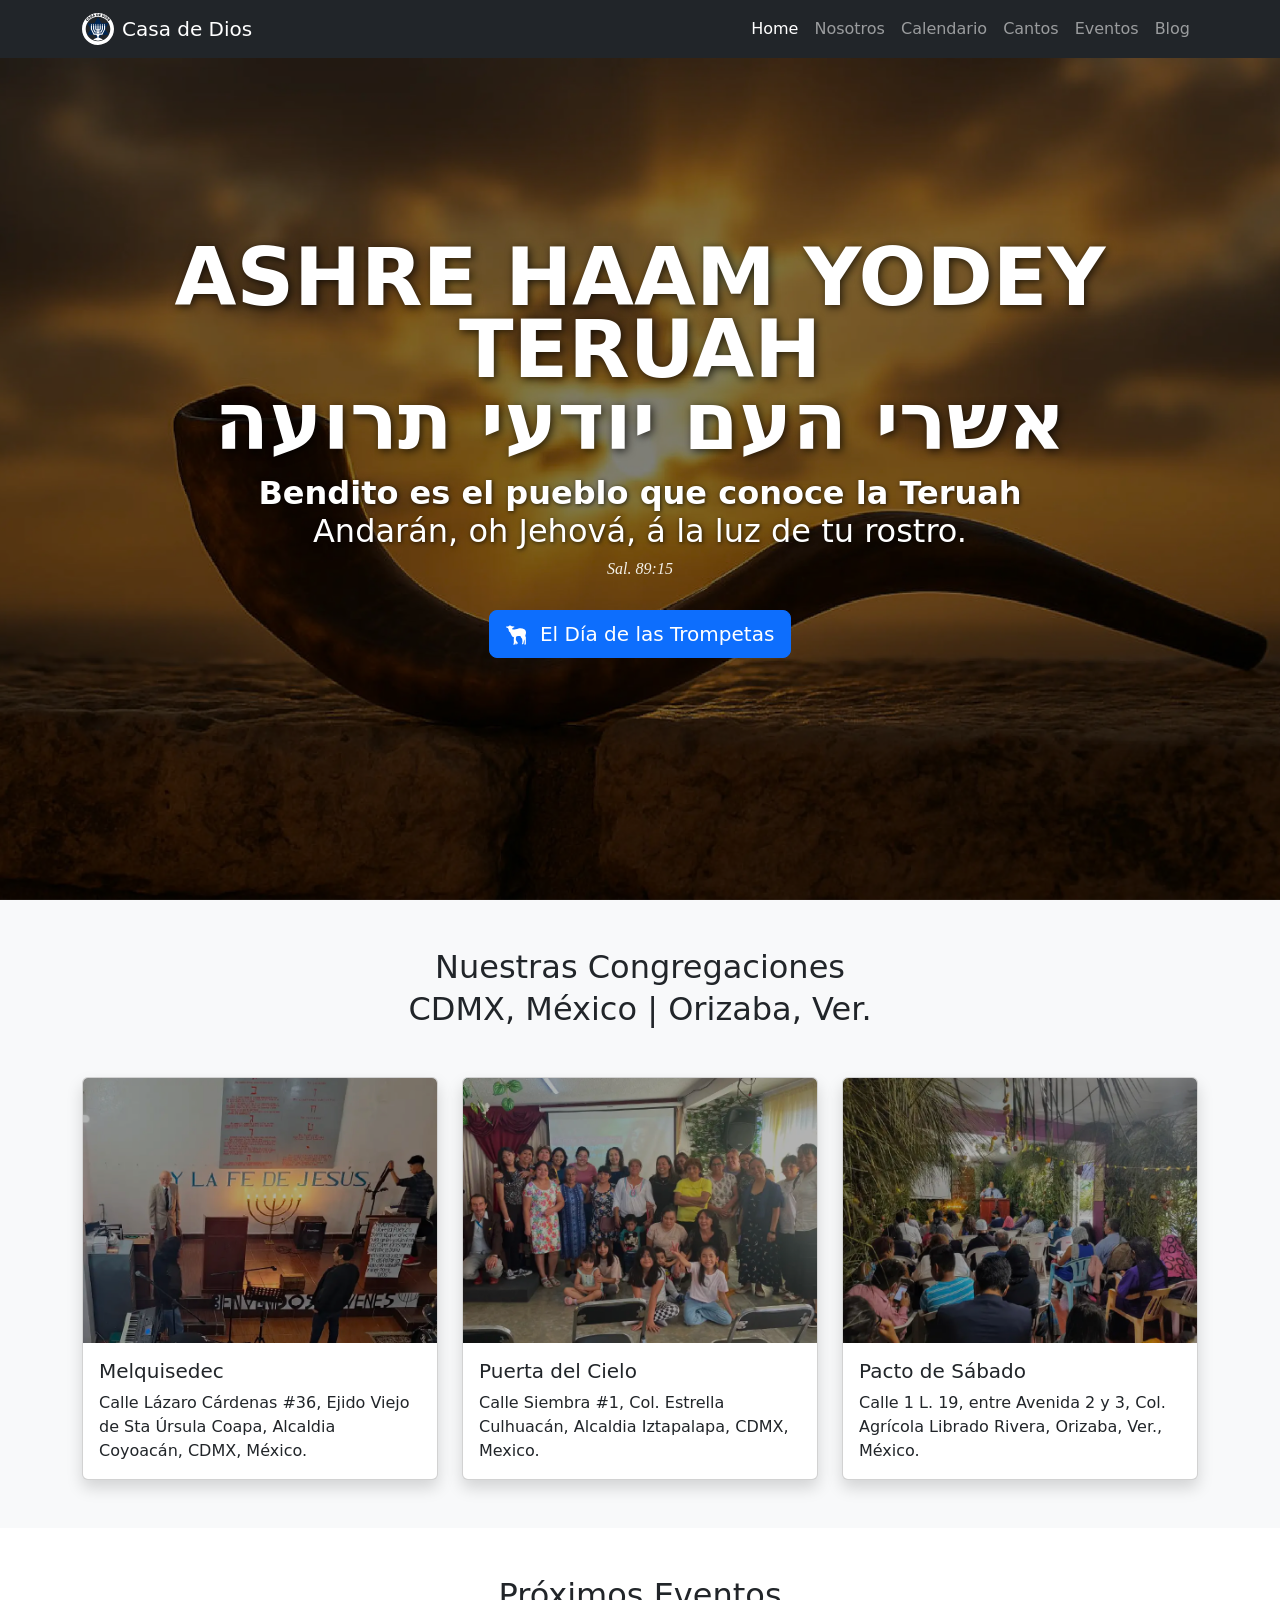
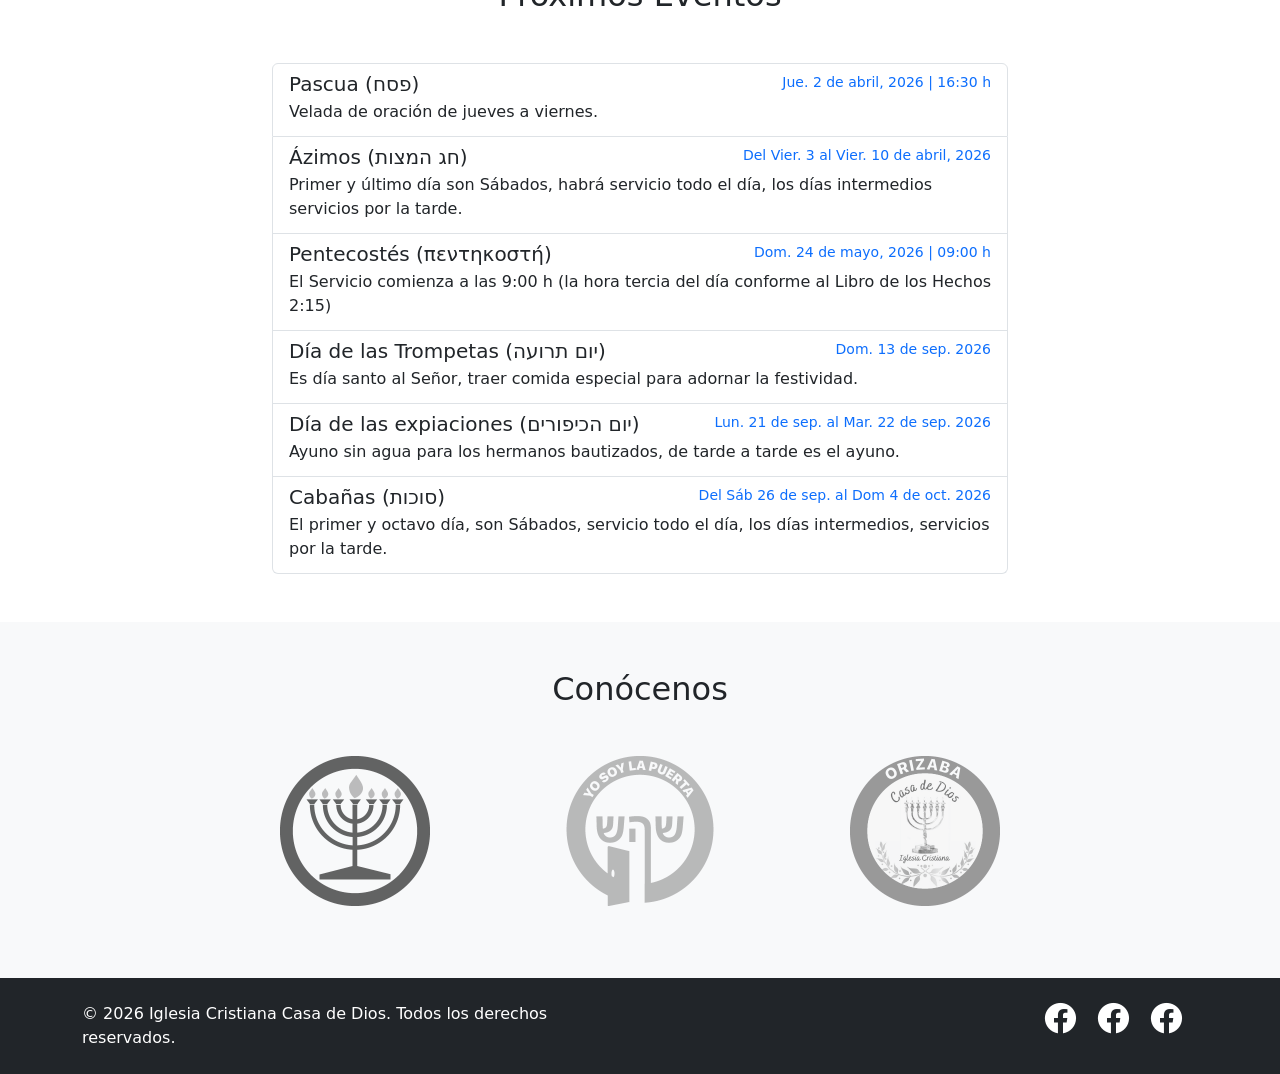
==== commit f395d165: "changes for Teruah 2026" ====
--- a/index.html
+++ b/index.html
@@ -103,14 +103,16 @@
         <div class="hero-overlay"></div>
         <div class="hero-content">
             <!-- CAMBIAR EL TEXTO DEL INDEX.HTML-->
-            <h1 class="hero-title">KI TOB-YOM BAJATZEREIJA <br> כי טוב־יום בחצריך </h1>
-            <h3 class="hero-subtitle"> <strong>PORQUE MEJOR UN DÍA EN TU ATRIO</strong><br>Que mil fuera de ellos.
+            <h1 class="hero-title">ASHRE HAAM YODEY TERUAH<br>אשרי העם יודעי תרועה</h1>
+            <h3 class="hero-subtitle"> <strong>Bendito es el pueblo que conoce la Teruah</strong><br>Andarán, oh Jehová,
+                á la luz de tu rostro.
             </h3>
-            <h5 class="hero-subtitle">Sal. 84:11</h5>
+            <h5 class="verseText">Sal. 89:15</h5>
             <!-- END CAMBIAR EL TEXTO DEL INDEX.HTML-->
-            <!--
-            <a href="solemnidades.html" class="btn btn-primary btn-lg mt-4">
-                
+
+            <a href="https://casadedios.mx/blog-post.php?slug=la-fiesta-de-las-trompetas-una-solemnidad-con-un-mensaje-literal-espiritual-y-prof-tico"
+                class="btn btn-primary btn-lg mt-4">
+
                 <svg class="me-2" width="1em" height="1em" viewBox="0 0 668.38 633.48" fill="currentColor"
                     xmlns="http://www.w3.org/2000/svg">
                     <g id="nosotros">
@@ -120,9 +122,8 @@
                         </g>
                     </g>
                 </svg>
-                -->
-            <!--Conoce más
-            </a>-->
+                El Día de las Trompetas
+            </a>
         </div>
     </section>
 
@@ -218,7 +219,7 @@
                         <a href="#" class="list-group-item list-group-item-action">
                             <div class="d-flex w-100 justify-content-between">
                                 <h5 class="mb-1">Día de las expiaciones (יום הכיפורים)</h5>
-                                <small class="text-primary">Mar. 22 de sep. al Miér. 23 de sep. 2026</small>
+                                <small class="text-primary">Lun. 21 de sep. al Mar. 22 de sep. 2026</small>
                             </div>
                             <p class="mb-1">Ayuno sin agua para los hermanos bautizados, de tarde a tarde es el ayuno.
                             </p>
--- a/css/landing.css
+++ b/css/landing.css
@@ -2,9 +2,11 @@
 
 /* Variables */
 :root {
-    --primary-color: #007bff;
-    --dark-color: #212529;
-    --light-color: #f8f9fa;
+    --primary-color: #50C1EB;
+    --dark-color: #111111;
+    --light-color: #F4F1EA;
+    --font-freighttext-cmp: 'freighttextcmp-pro', serif;
+
 }
 
 
@@ -192,5 +194,11 @@
 }
 
 
-
-
+.verseText {
+  color: var(--light-color);
+  font-weight: var(--bold);
+  font-size: 1rem;
+  font-family: var(--font-freighttext-cmp);
+  font-style: italic;
+}
+
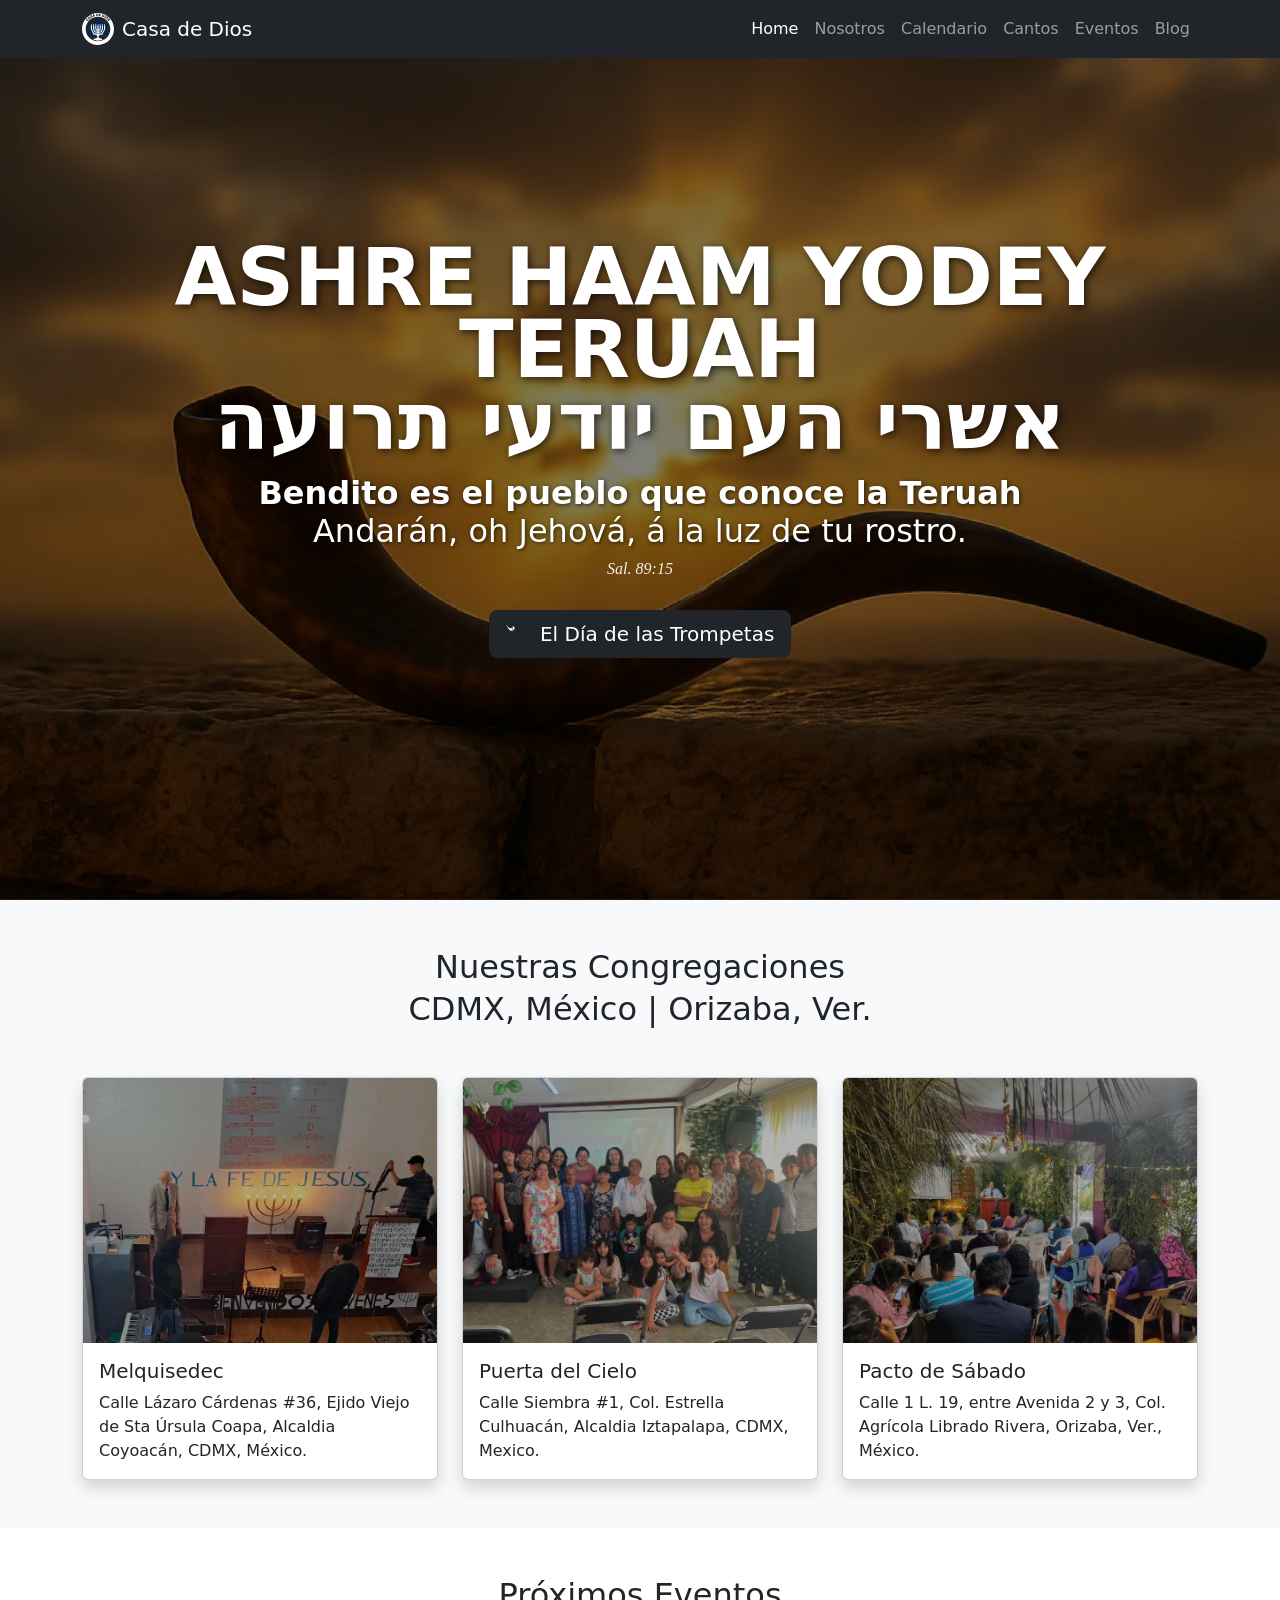
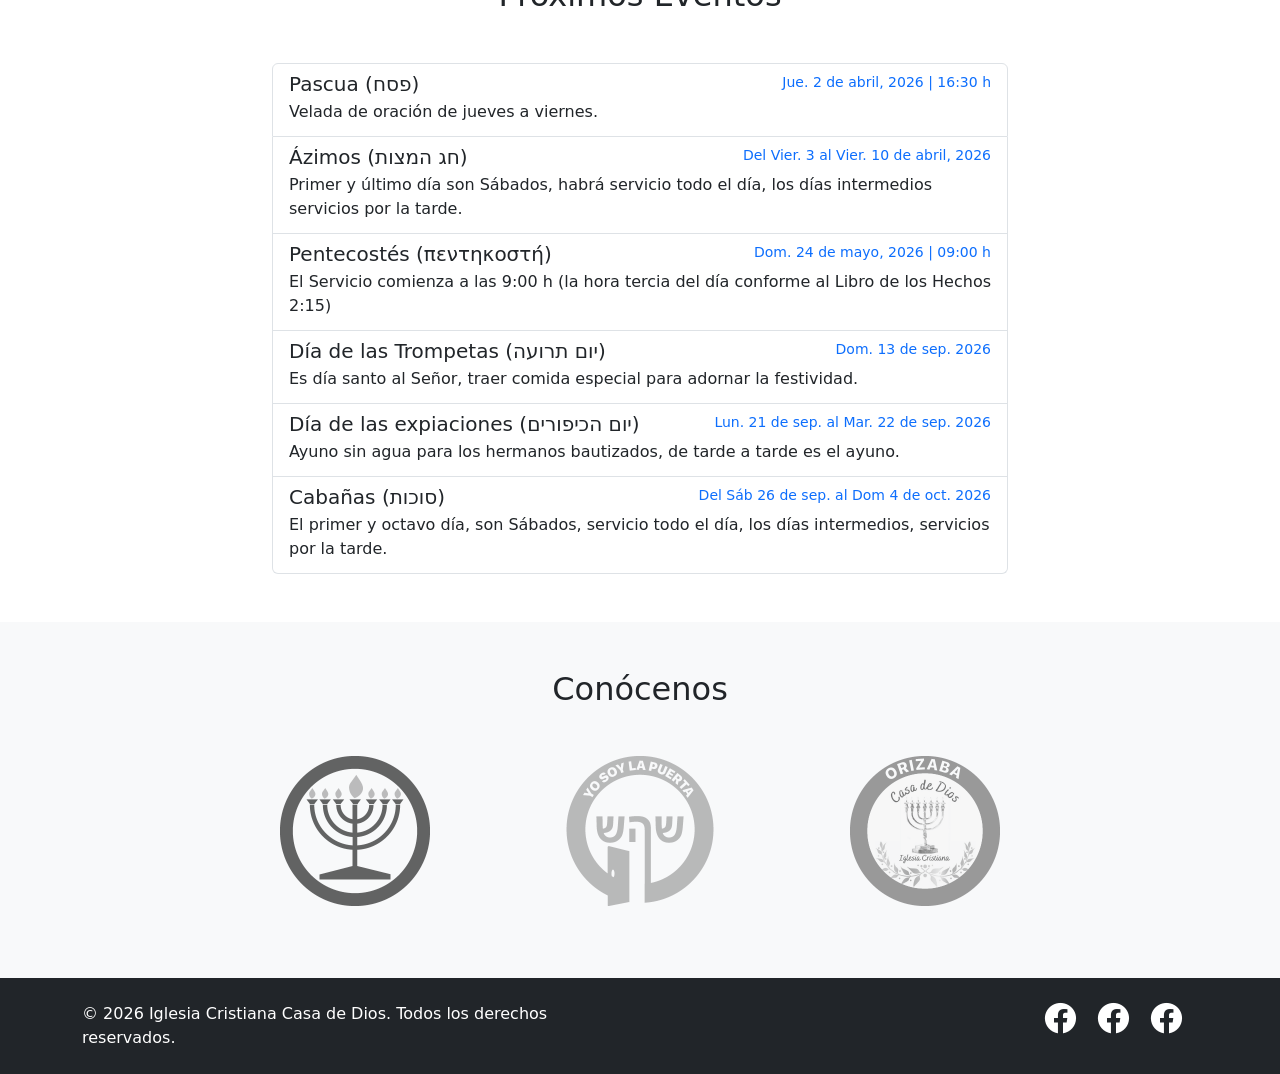
==== commit c5ae48ca: "more changes fro Teruah" ====
--- a/index.html
+++ b/index.html
@@ -111,14 +111,18 @@
             <!-- END CAMBIAR EL TEXTO DEL INDEX.HTML-->
 
             <a href="https://casadedios.mx/blog-post.php?slug=la-fiesta-de-las-trompetas-una-solemnidad-con-un-mensaje-literal-espiritual-y-prof-tico"
-                class="btn btn-primary btn-lg mt-4">
+                class="btn btn-dark btn-lg mt-4">
 
                 <svg class="me-2" width="1em" height="1em" viewBox="0 0 668.38 633.48" fill="currentColor"
                     xmlns="http://www.w3.org/2000/svg">
                     <g id="nosotros">
-                        <g id="Cordero">
+                        <g id="Shofar">
                             <path
-                                d="M323.56,610.41c1.69-12.08-.02-24.64-.35-36.99-.08-2.93-.72-5.85-.34-9.11,8.73,10.55,16.42,21.52,19.26,35.36,1.59,7.74,3.27,15.6,6.22,22.87,3.93,9.7,10.48,11.32,18.86,5.18,11.65-8.55,20.16-19.79,25.59-33.16,3.73-9.19.79-17.98-5.98-23.82-26.71-23.04-38.7-55.33-54.64-85.1-2.58-4.81-3.01-11.25-2.92-16.92.21-14.87.57-29.8,2.17-44.57,1.51-13.92,3.49-28.02,7.46-41.38,3.72-12.52,13.74-20.56,26.59-23.83,34.41-8.75,69.37-11.53,104.78-9.16,6.33.42,10.02,4.04,12.76,8.93,6.17,11.03,12.02,22.24,18.06,33.35,10.21,18.75,20.3,37.59,36.95,51.78,1.18,1,2,2.88,2.23,4.46,6.8,46.05,11.76,92.22,1.23,138.31-2.76,12.07-8.6,23.44-13.72,36.97,8.83,1.16,18.31,3.41,27.79,3.43,14.48.03,24.53-8.43,27.44-22.61,6.76-32.94,12.78-66.04,19.54-98.99,1.98-9.65,5.29-19.04,8.27-28.46.77-2.43,2.58-4.54,4.93-6.55,6.81,54.72,16.69,109.37-5.31,163.08h46.61c2.71-3.23,5.01-7.05,6.81-11.37v-246.45c-1.18-.66-2.36-1.31-3.53-1.97-15.91-8.96-19.9-17.16-15.18-34.99,5.4-20.35,12.11-40.36,17.26-60.77,6-23.76,7.97-47.98,3.66-72.32-6.13-34.59-24.97-60.73-54.8-78.64-39.1-23.47-81.28-37.76-127.17-39.69-23.02-.97-45.29,2.8-67.38,9.53-30.06,9.16-60.25,18.18-90.87,25.14-23.84,5.42-48.36,7.97-72.67,11.12-15.11,1.95-28.83-3.09-41.72-10.82-5.67-3.4-7.18-7.66-4.72-13.73,1.58-3.89,2.47-8.07,4.06-11.95,3.64-8.9,8.88-15.13,19.66-16.76,15.55-2.35,30.13-8.35,42.62-18.25,11.67-9.25,11.21-18.62-1.99-25.44-10.49-5.42-21.73-11.4-33.1-12.54-10.94-1.09-22.64,3.11-33.68,6.17-5.52,1.53-8.44,1.29-12.53-3.22-27.29-30.06-59.15-34.84-97.91-12.86-5.25,2.98-10.45,7.31-13.67,12.31-4.21,6.52-8.65,7.78-16.16,7.39-14.02-.72-28.15.45-42.23,1.02-2.42.1-4.85,1.01-7.2,1.77-16.99,5.48-18.78,11.35-7.23,24.64,13.8,15.88,30.63,25.65,52.35,25.8,2.3.02,5.52,2.55,6.73,4.78,8.48,15.67,16.6,31.53,24.65,47.43.92,1.81.8,4.2.94,6.33.87,13.08.67,26.32,2.74,39.19,2.68,16.65,12.05,28.13,30.06,30.16,4.65.52,7.2,2.81,9.33,7.1,22.48,45.3,45.61,90.28,67.71,135.76,9.28,19.1,24.66,26.73,44.37,28.71,12.46,1.25,24.18,18.49,20.18,30.62-9.15,27.72-9.04,55.57-5.93,84.45,2.85,26.46,1.13,53.45.6,80.19-.1,5.18-3.53,10.56-6.26,15.38-5.59,9.89-12.11,19.26-17.48,29.26-1.2,2.22-1.91,4.86-2.27,7.55h79.11c5.08-6.17,8.11-14.15,9.36-23.07Z" />
+                                d="M239.63,158.54c-2.24-.34-3.53-2.94-4.8-4.6-3-3.93-5.9-7.5-8.7-11.62-6.43-9.46-11.06-19.5-15.2-30.21-5.06-13.07-8.13-26.29-8.42-40.84-9.02,7.4-19.98,13.12-30.94,16.22-40.58,11.43-73.2-7.33-98.44-37.8l-3.42-4.13h0c-4.74-6.59-11.31-14.44-20.16-22.15-.7-.91-1.63-1.78-3.29-2.77-.16-.13-.31-.26-.47-.39-1.05-.84-2.08-1.65-3.12-2.43-4.19-4.3-9.48-6.96-14.73-9.67t0,0c-3.06-1.94-8.05-4.49-14.6-5.34-2.58-.33-4.92-.34-6.93-.2h0C5.44,1.74,4.52.1,3.4,0,2.03-.11.11.99.09,2.39L0,10.25c-.02,1.88,1.08,3.24,3.01,3.4,1.42.12,2.64-1.44,3.19-3.2h0c3.7.91,9.38,2.72,15.53,6.48l-.02.14c-.02.13.24.17.54.19.75.47,1.5.96,2.25,1.48,1.37,1.29,2.99,2.6,4.61,3.6.42.37.84.74,1.24,1.11l1.15,2.28c1.7.99,2.62,1.91,3.37,3.81l.9-.2c.43.54.85,1.08,1.27,1.64.64,2.36,2.68,4.39,4.57,6.8,1.18,2.18,2.25,4.18,3.23,6.02.09.33.16.67.22,1.02l.48.29c.34.65.67,1.27.99,1.88-.17.41-.23.85-.06,1.21.21.45.66.69,1.14.85.27.52.54,1.03.79,1.52l-.27.24c.35.36.65.69.91.99.71,1.37,1.35,2.63,1.94,3.81.2.56.48,1.21,1.02,2.04,3.34,6.74,5.02,10.65,8.29,17.32,4.48,9.15,11.74,21.65,23.7,35.36,0,0,0,0,0,0,11.81,16.65,25.27,32.37,41.71,44.36,31.54,22.99,72.04,24.74,107.36,10,1.63-.68,7.26-3.43,7.9-4.32.31-.43-.67-1.74-1.34-1.84Z" />
+                            <path class="cls-1"
+                                d="M283.12,75.79c-4.26-15.81-14.94-44.23-29.66-52.13-5.7-3.06-9.85-.27-13.35,4.04l-16.71,20.58c-2.91,22.01,5.85,47.21,16.09,66.52,5.26,9.91,12.4,19.86,21.2,26.73l4.25,3.32c1.39-1.89,2.85-4.1,5.1-4.99l.4-2.48,1.46.89c.2.12.65-.42.91-.65l.68-.6c.15-.13-.03-.58-.21-.64l-1.25-.47c4.39-.73,7.96-2.89,10.11-7.05,7.46-14.44,5.11-37.69.97-53.06Z" />
+                            <path class="cls-1"
+                                d="M231.63,112.74c-8.43-17.92-14.51-35.2-14.89-55.72l-3.65,3.88-4.29,4.54c-.65,10.51.36,20.65,3.26,30.84,5.93,20.9,17.57,47,35.19,60.13,3.32.54,5.07-2.42,7.32-3.7,1.24-.7,2.4-1.35,3.22-2.01l2.1-1.68c-12.31-9.58-21.86-22.66-28.26-36.28Z" />
                         </g>
                     </g>
                 </svg>
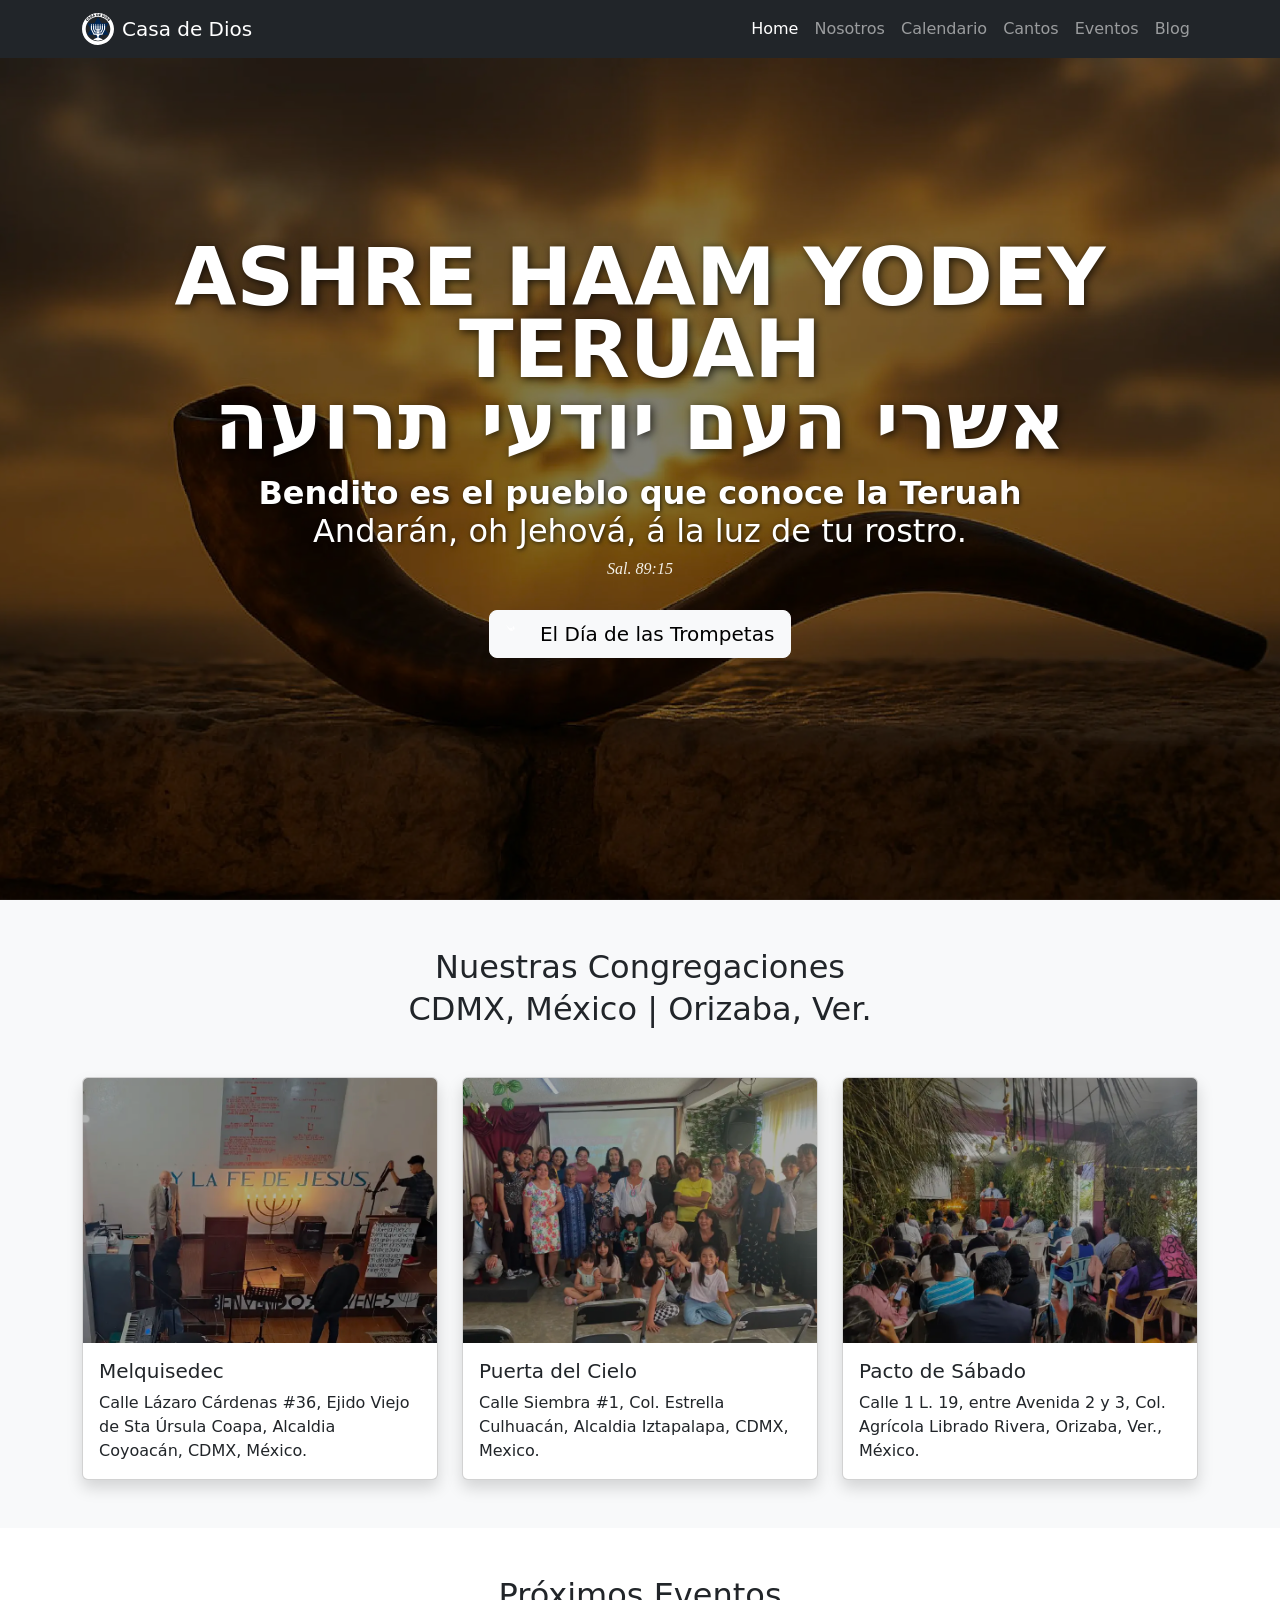
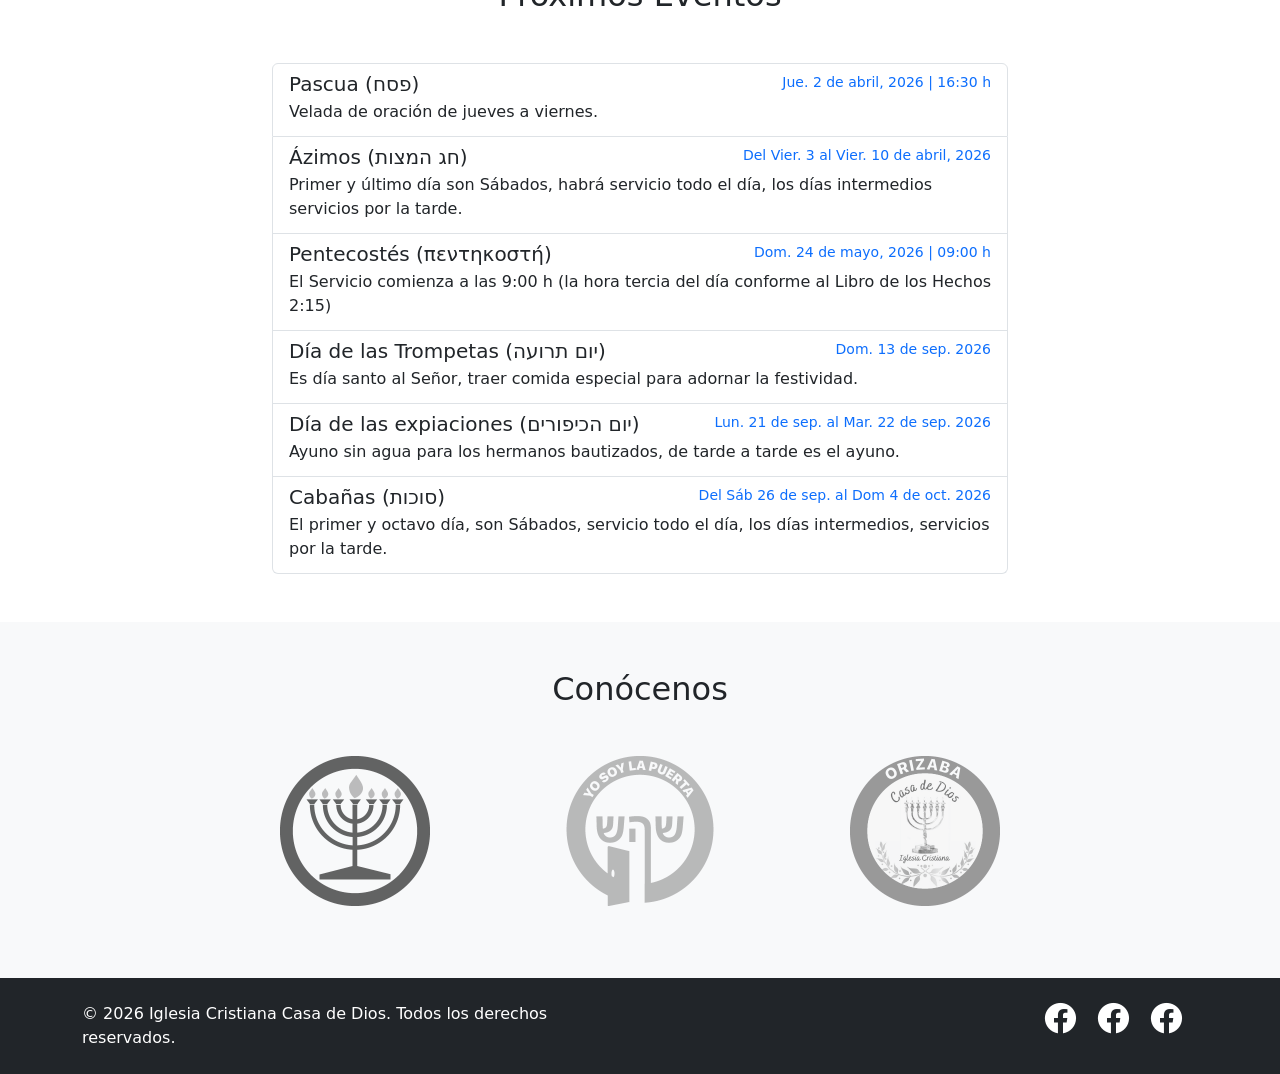
==== commit e8d4e56c: "changes teruah" ====
--- a/index.html
+++ b/index.html
@@ -111,13 +111,13 @@
             <!-- END CAMBIAR EL TEXTO DEL INDEX.HTML-->
 
             <a href="https://casadedios.mx/blog-post.php?slug=la-fiesta-de-las-trompetas-una-solemnidad-con-un-mensaje-literal-espiritual-y-prof-tico"
-                class="btn btn-dark btn-lg mt-4">
+                class="btn btn-light btn-lg mt-4">
 
                 <svg class="me-2" width="1em" height="1em" viewBox="0 0 668.38 633.48" fill="currentColor"
                     xmlns="http://www.w3.org/2000/svg">
                     <g id="nosotros">
                         <g id="Shofar">
-                            <path
+                            <path class="cls-1"
                                 d="M239.63,158.54c-2.24-.34-3.53-2.94-4.8-4.6-3-3.93-5.9-7.5-8.7-11.62-6.43-9.46-11.06-19.5-15.2-30.21-5.06-13.07-8.13-26.29-8.42-40.84-9.02,7.4-19.98,13.12-30.94,16.22-40.58,11.43-73.2-7.33-98.44-37.8l-3.42-4.13h0c-4.74-6.59-11.31-14.44-20.16-22.15-.7-.91-1.63-1.78-3.29-2.77-.16-.13-.31-.26-.47-.39-1.05-.84-2.08-1.65-3.12-2.43-4.19-4.3-9.48-6.96-14.73-9.67t0,0c-3.06-1.94-8.05-4.49-14.6-5.34-2.58-.33-4.92-.34-6.93-.2h0C5.44,1.74,4.52.1,3.4,0,2.03-.11.11.99.09,2.39L0,10.25c-.02,1.88,1.08,3.24,3.01,3.4,1.42.12,2.64-1.44,3.19-3.2h0c3.7.91,9.38,2.72,15.53,6.48l-.02.14c-.02.13.24.17.54.19.75.47,1.5.96,2.25,1.48,1.37,1.29,2.99,2.6,4.61,3.6.42.37.84.74,1.24,1.11l1.15,2.28c1.7.99,2.62,1.91,3.37,3.81l.9-.2c.43.54.85,1.08,1.27,1.64.64,2.36,2.68,4.39,4.57,6.8,1.18,2.18,2.25,4.18,3.23,6.02.09.33.16.67.22,1.02l.48.29c.34.65.67,1.27.99,1.88-.17.41-.23.85-.06,1.21.21.45.66.69,1.14.85.27.52.54,1.03.79,1.52l-.27.24c.35.36.65.69.91.99.71,1.37,1.35,2.63,1.94,3.81.2.56.48,1.21,1.02,2.04,3.34,6.74,5.02,10.65,8.29,17.32,4.48,9.15,11.74,21.65,23.7,35.36,0,0,0,0,0,0,11.81,16.65,25.27,32.37,41.71,44.36,31.54,22.99,72.04,24.74,107.36,10,1.63-.68,7.26-3.43,7.9-4.32.31-.43-.67-1.74-1.34-1.84Z" />
                             <path class="cls-1"
                                 d="M283.12,75.79c-4.26-15.81-14.94-44.23-29.66-52.13-5.7-3.06-9.85-.27-13.35,4.04l-16.71,20.58c-2.91,22.01,5.85,47.21,16.09,66.52,5.26,9.91,12.4,19.86,21.2,26.73l4.25,3.32c1.39-1.89,2.85-4.1,5.1-4.99l.4-2.48,1.46.89c.2.12.65-.42.91-.65l.68-.6c.15-.13-.03-.58-.21-.64l-1.25-.47c4.39-.73,7.96-2.89,10.11-7.05,7.46-14.44,5.11-37.69.97-53.06Z" />
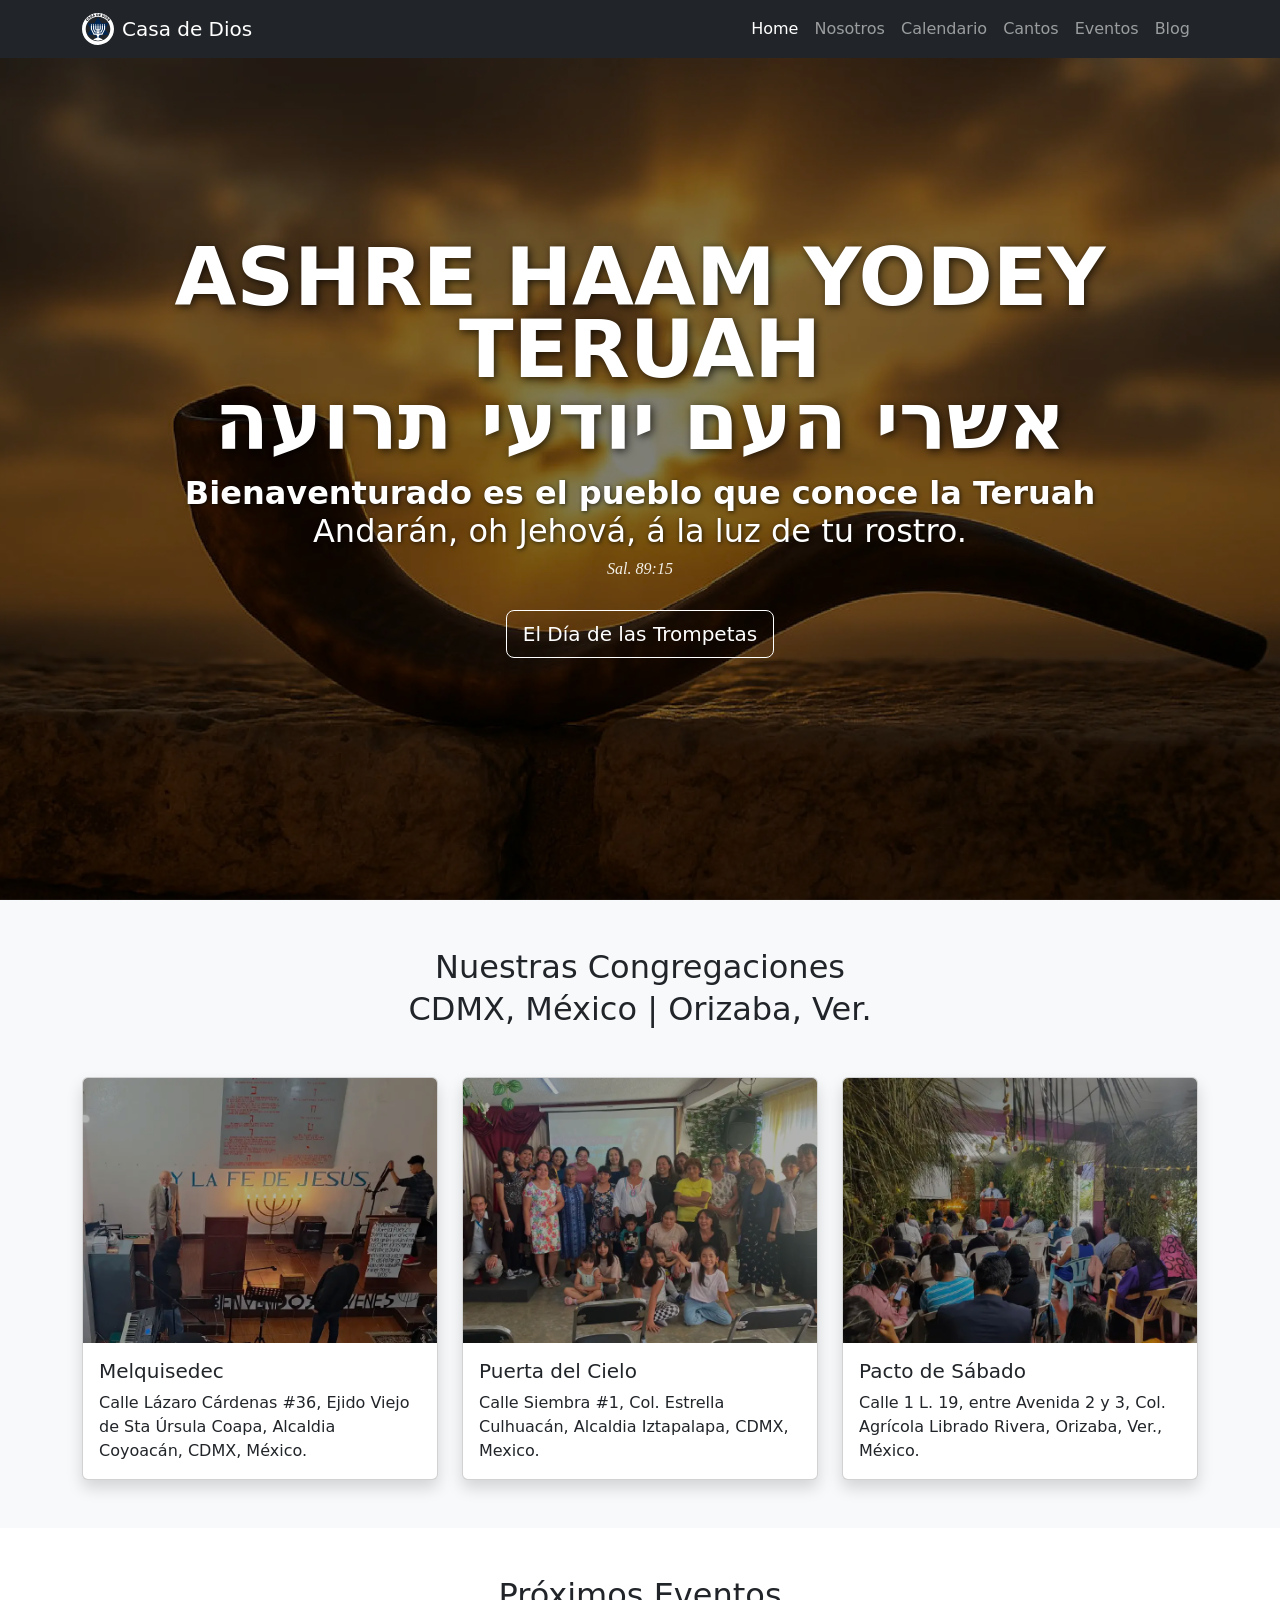
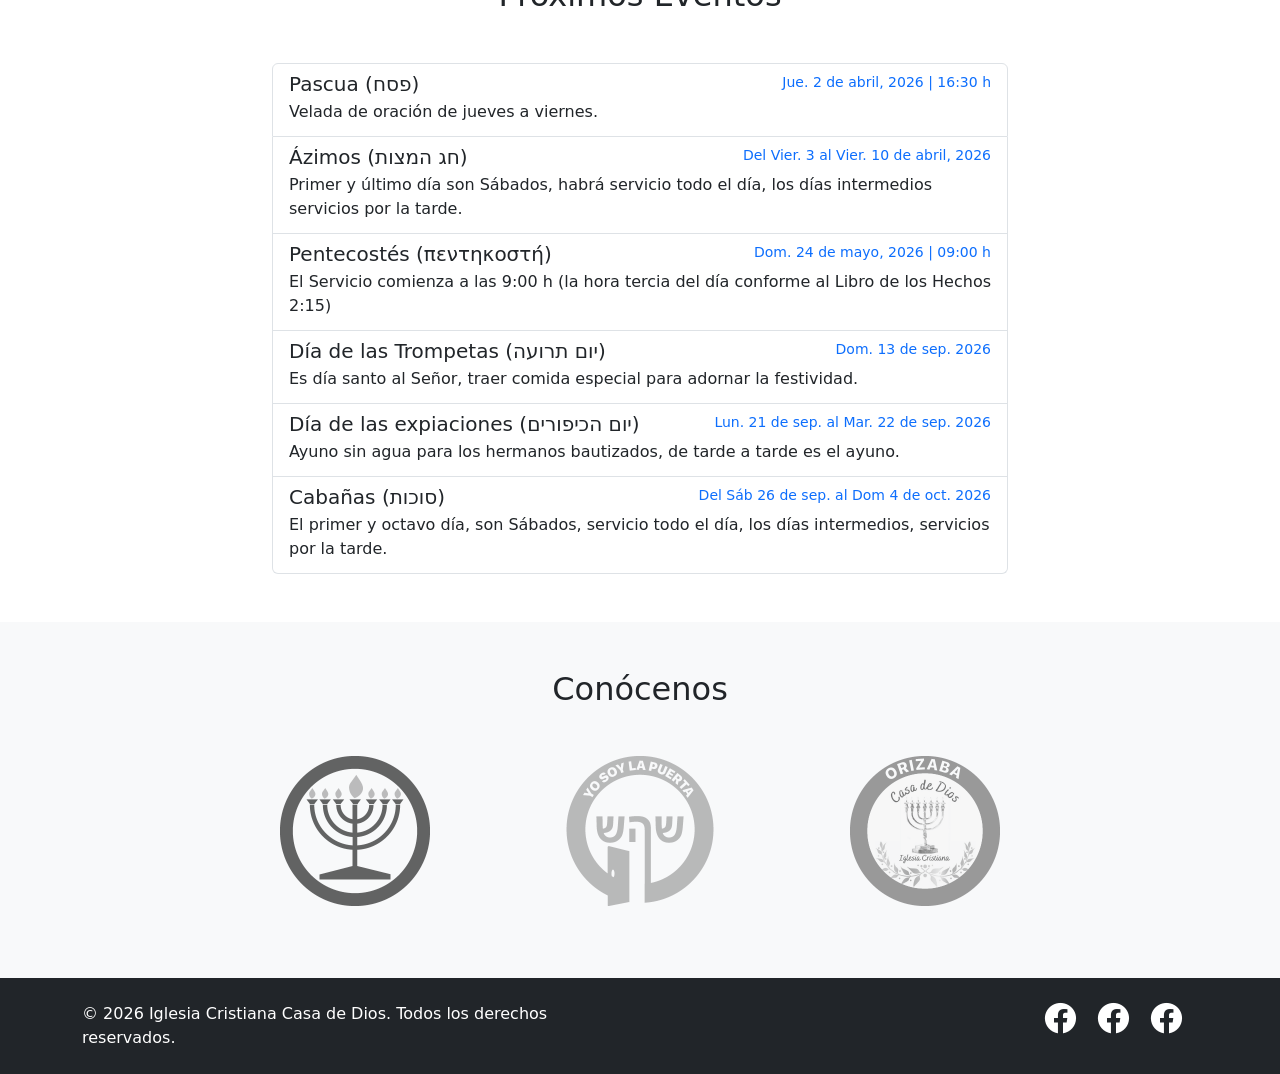
==== commit eda31d5b: "changes teruah" ====
--- a/index.html
+++ b/index.html
@@ -104,16 +104,18 @@
         <div class="hero-content">
             <!-- CAMBIAR EL TEXTO DEL INDEX.HTML-->
             <h1 class="hero-title">ASHRE HAAM YODEY TERUAH<br>אשרי העם יודעי תרועה</h1>
-            <h3 class="hero-subtitle"> <strong>Bendito es el pueblo que conoce la Teruah</strong><br>Andarán, oh Jehová,
+            <h3 class="hero-subtitle"> <strong>Bienaventurado es el pueblo que conoce la Teruah</strong><br>Andarán, oh
+                Jehová,
                 á la luz de tu rostro.
             </h3>
             <h5 class="verseText">Sal. 89:15</h5>
             <!-- END CAMBIAR EL TEXTO DEL INDEX.HTML-->
 
             <a href="https://casadedios.mx/blog-post.php?slug=la-fiesta-de-las-trompetas-una-solemnidad-con-un-mensaje-literal-espiritual-y-prof-tico"
-                class="btn btn-light btn-lg mt-4">
-
-                <svg class="me-2" width="1em" height="1em" viewBox="0 0 668.38 633.48" fill="currentColor"
+                class="btn btn-light btn-lg mt-4 custom-btn">
+
+                <!--
+                <svg class="me-2" width="1em" height="1em" viewBox="0 0 668.38 633.48" fill="black"
                     xmlns="http://www.w3.org/2000/svg">
                     <g id="nosotros">
                         <g id="Shofar">
@@ -125,7 +127,7 @@
                                 d="M231.63,112.74c-8.43-17.92-14.51-35.2-14.89-55.72l-3.65,3.88-4.29,4.54c-.65,10.51.36,20.65,3.26,30.84,5.93,20.9,17.57,47,35.19,60.13,3.32.54,5.07-2.42,7.32-3.7,1.24-.7,2.4-1.35,3.22-2.01l2.1-1.68c-12.31-9.58-21.86-22.66-28.26-36.28Z" />
                         </g>
                     </g>
-                </svg>
+                </svg>-->
                 El Día de las Trompetas
             </a>
         </div>
--- a/css/landing.css
+++ b/css/landing.css
@@ -202,3 +202,16 @@
   font-style: italic;
 }
 
+
+/*Styles for the button in the aim page*/
+.custom-btn {
+    background-color: var(--color-primary);  /* Tu color personalizado */
+    border-color: var(--color-primary);
+    color: var(--color-menu);  /* Color del texto */
+}
+
+.custom-btn:hover {
+    background-color: var(--color-black);  /* Color al pasar el mouse */
+    border-color: var(--color-primary);
+    color: white;
+}
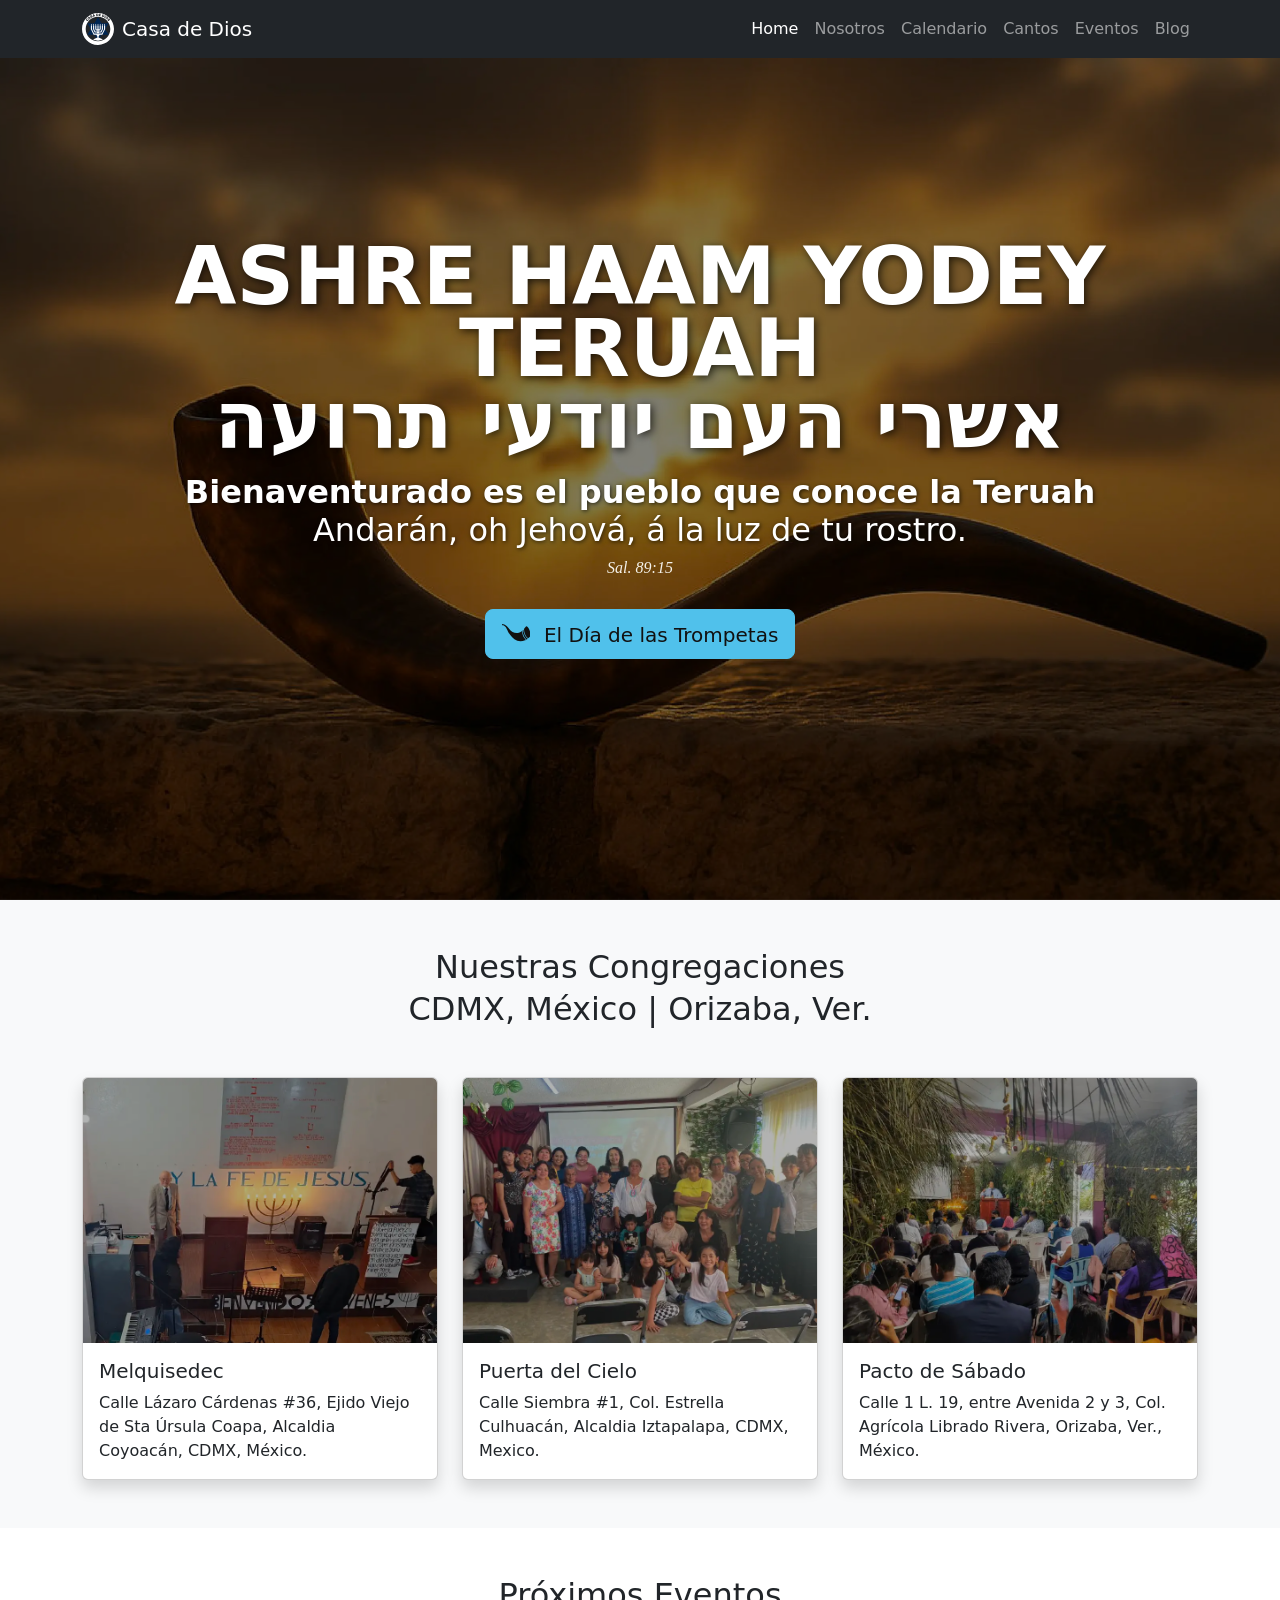
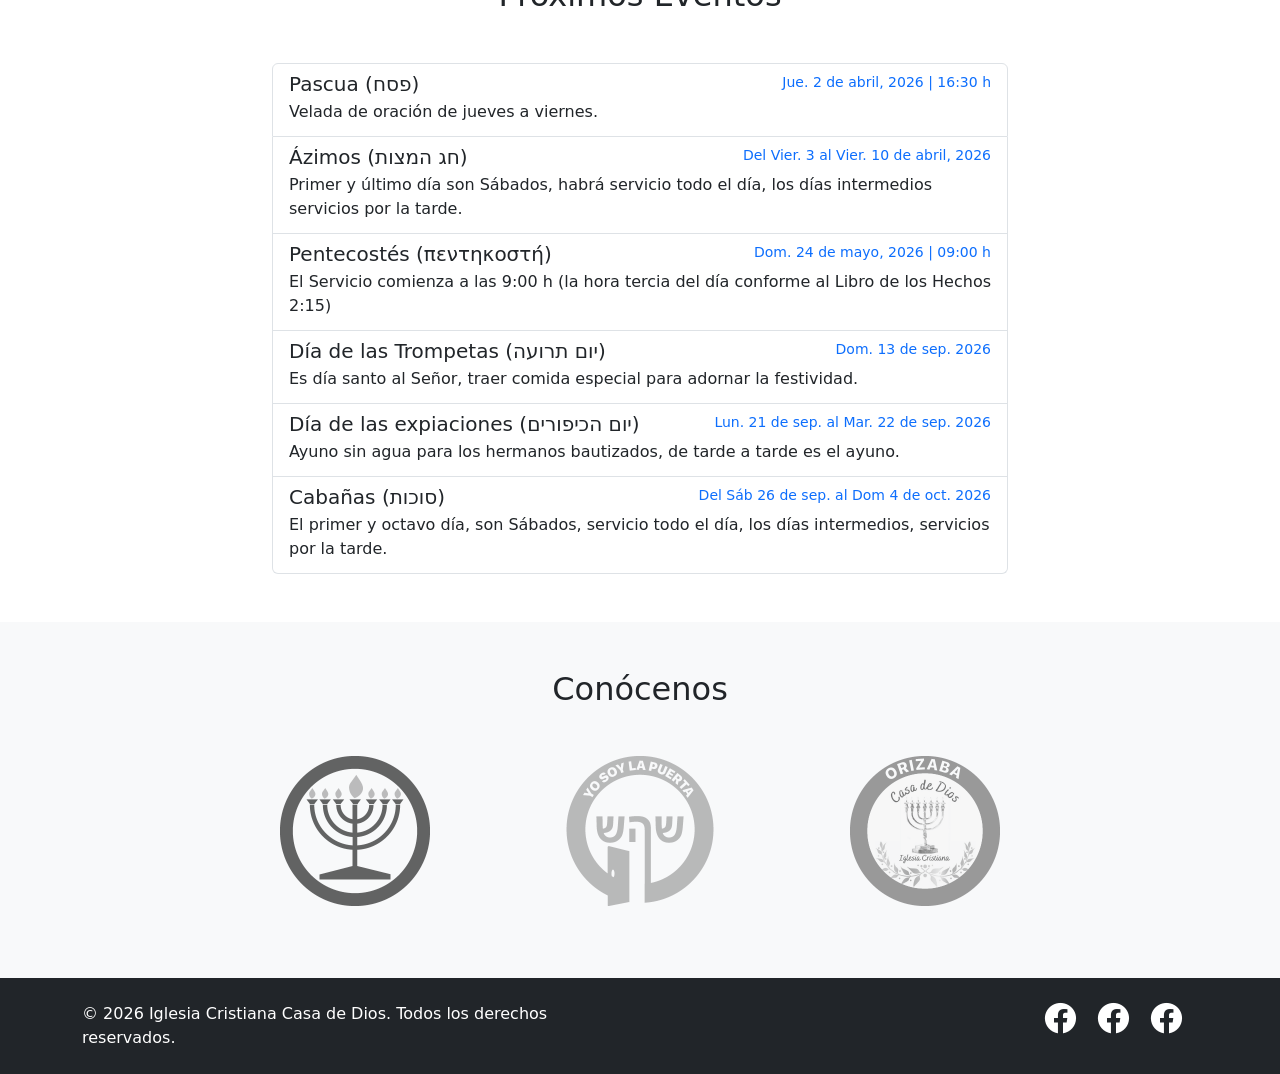
==== commit 898f034d: "changes for Teruah" ====
--- a/index.html
+++ b/index.html
@@ -114,20 +114,19 @@
             <a href="https://casadedios.mx/blog-post.php?slug=la-fiesta-de-las-trompetas-una-solemnidad-con-un-mensaje-literal-espiritual-y-prof-tico"
                 class="btn btn-light btn-lg mt-4 custom-btn">
 
-                <!--
-                <svg class="me-2" width="1em" height="1em" viewBox="0 0 668.38 633.48" fill="black"
-                    xmlns="http://www.w3.org/2000/svg">
+                <svg class="me-2" width="1.4em" height="1.4em" viewBox="0 0 283.12 161" fill="currentColor"
+                    xmlns="http://www.w3.org/2000/svg" style="vertical-align: -0.2em;">
                     <g id="nosotros">
                         <g id="Shofar">
-                            <path class="cls-1"
+                            <path
                                 d="M239.63,158.54c-2.24-.34-3.53-2.94-4.8-4.6-3-3.93-5.9-7.5-8.7-11.62-6.43-9.46-11.06-19.5-15.2-30.21-5.06-13.07-8.13-26.29-8.42-40.84-9.02,7.4-19.98,13.12-30.94,16.22-40.58,11.43-73.2-7.33-98.44-37.8l-3.42-4.13h0c-4.74-6.59-11.31-14.44-20.16-22.15-.7-.91-1.63-1.78-3.29-2.77-.16-.13-.31-.26-.47-.39-1.05-.84-2.08-1.65-3.12-2.43-4.19-4.3-9.48-6.96-14.73-9.67t0,0c-3.06-1.94-8.05-4.49-14.6-5.34-2.58-.33-4.92-.34-6.93-.2h0C5.44,1.74,4.52.1,3.4,0,2.03-.11.11.99.09,2.39L0,10.25c-.02,1.88,1.08,3.24,3.01,3.4,1.42.12,2.64-1.44,3.19-3.2h0c3.7.91,9.38,2.72,15.53,6.48l-.02.14c-.02.13.24.17.54.19.75.47,1.5.96,2.25,1.48,1.37,1.29,2.99,2.6,4.61,3.6.42.37.84.74,1.24,1.11l1.15,2.28c1.7.99,2.62,1.91,3.37,3.81l.9-.2c.43.54.85,1.08,1.27,1.64.64,2.36,2.68,4.39,4.57,6.8,1.18,2.18,2.25,4.18,3.23,6.02.09.33.16.67.22,1.02l.48.29c.34.65.67,1.27.99,1.88-.17.41-.23.85-.06,1.21.21.45.66.69,1.14.85.27.52.54,1.03.79,1.52l-.27.24c.35.36.65.69.91.99.71,1.37,1.35,2.63,1.94,3.81.2.56.48,1.21,1.02,2.04,3.34,6.74,5.02,10.65,8.29,17.32,4.48,9.15,11.74,21.65,23.7,35.36,0,0,0,0,0,0,11.81,16.65,25.27,32.37,41.71,44.36,31.54,22.99,72.04,24.74,107.36,10,1.63-.68,7.26-3.43,7.9-4.32.31-.43-.67-1.74-1.34-1.84Z" />
-                            <path class="cls-1"
+                            <path
                                 d="M283.12,75.79c-4.26-15.81-14.94-44.23-29.66-52.13-5.7-3.06-9.85-.27-13.35,4.04l-16.71,20.58c-2.91,22.01,5.85,47.21,16.09,66.52,5.26,9.91,12.4,19.86,21.2,26.73l4.25,3.32c1.39-1.89,2.85-4.1,5.1-4.99l.4-2.48,1.46.89c.2.12.65-.42.91-.65l.68-.6c.15-.13-.03-.58-.21-.64l-1.25-.47c4.39-.73,7.96-2.89,10.11-7.05,7.46-14.44,5.11-37.69.97-53.06Z" />
-                            <path class="cls-1"
+                            <path
                                 d="M231.63,112.74c-8.43-17.92-14.51-35.2-14.89-55.72l-3.65,3.88-4.29,4.54c-.65,10.51.36,20.65,3.26,30.84,5.93,20.9,17.57,47,35.19,60.13,3.32.54,5.07-2.42,7.32-3.7,1.24-.7,2.4-1.35,3.22-2.01l2.1-1.68c-12.31-9.58-21.86-22.66-28.26-36.28Z" />
                         </g>
                     </g>
-                </svg>-->
+                </svg>
                 El Día de las Trompetas
             </a>
         </div>
--- a/css/landing.css
+++ b/css/landing.css
@@ -195,7 +195,7 @@
 
 
 .verseText {
-  color: var(--light-color);
+  color: var(--light-color); 
   font-weight: var(--bold);
   font-size: 1rem;
   font-family: var(--font-freighttext-cmp);
@@ -205,13 +205,13 @@
 
 /*Styles for the button in the aim page*/
 .custom-btn {
-    background-color: var(--color-primary);  /* Tu color personalizado */
-    border-color: var(--color-primary);
-    color: var(--color-menu);  /* Color del texto */
+    background-color: var(--primary-color);  /* Tu color personalizado */
+    border-color: var(--primary-color);
+    color: var(--dark-color);  /* Color del texto */
 }
 
 .custom-btn:hover {
-    background-color: var(--color-black);  /* Color al pasar el mouse */
-    border-color: var(--color-primary);
-    color: white;
+    background-color: var(--dark-color);  /* Color al pasar el mouse */
+    border-color: var(--dark-color);
+    color: var(--light-color);
 }
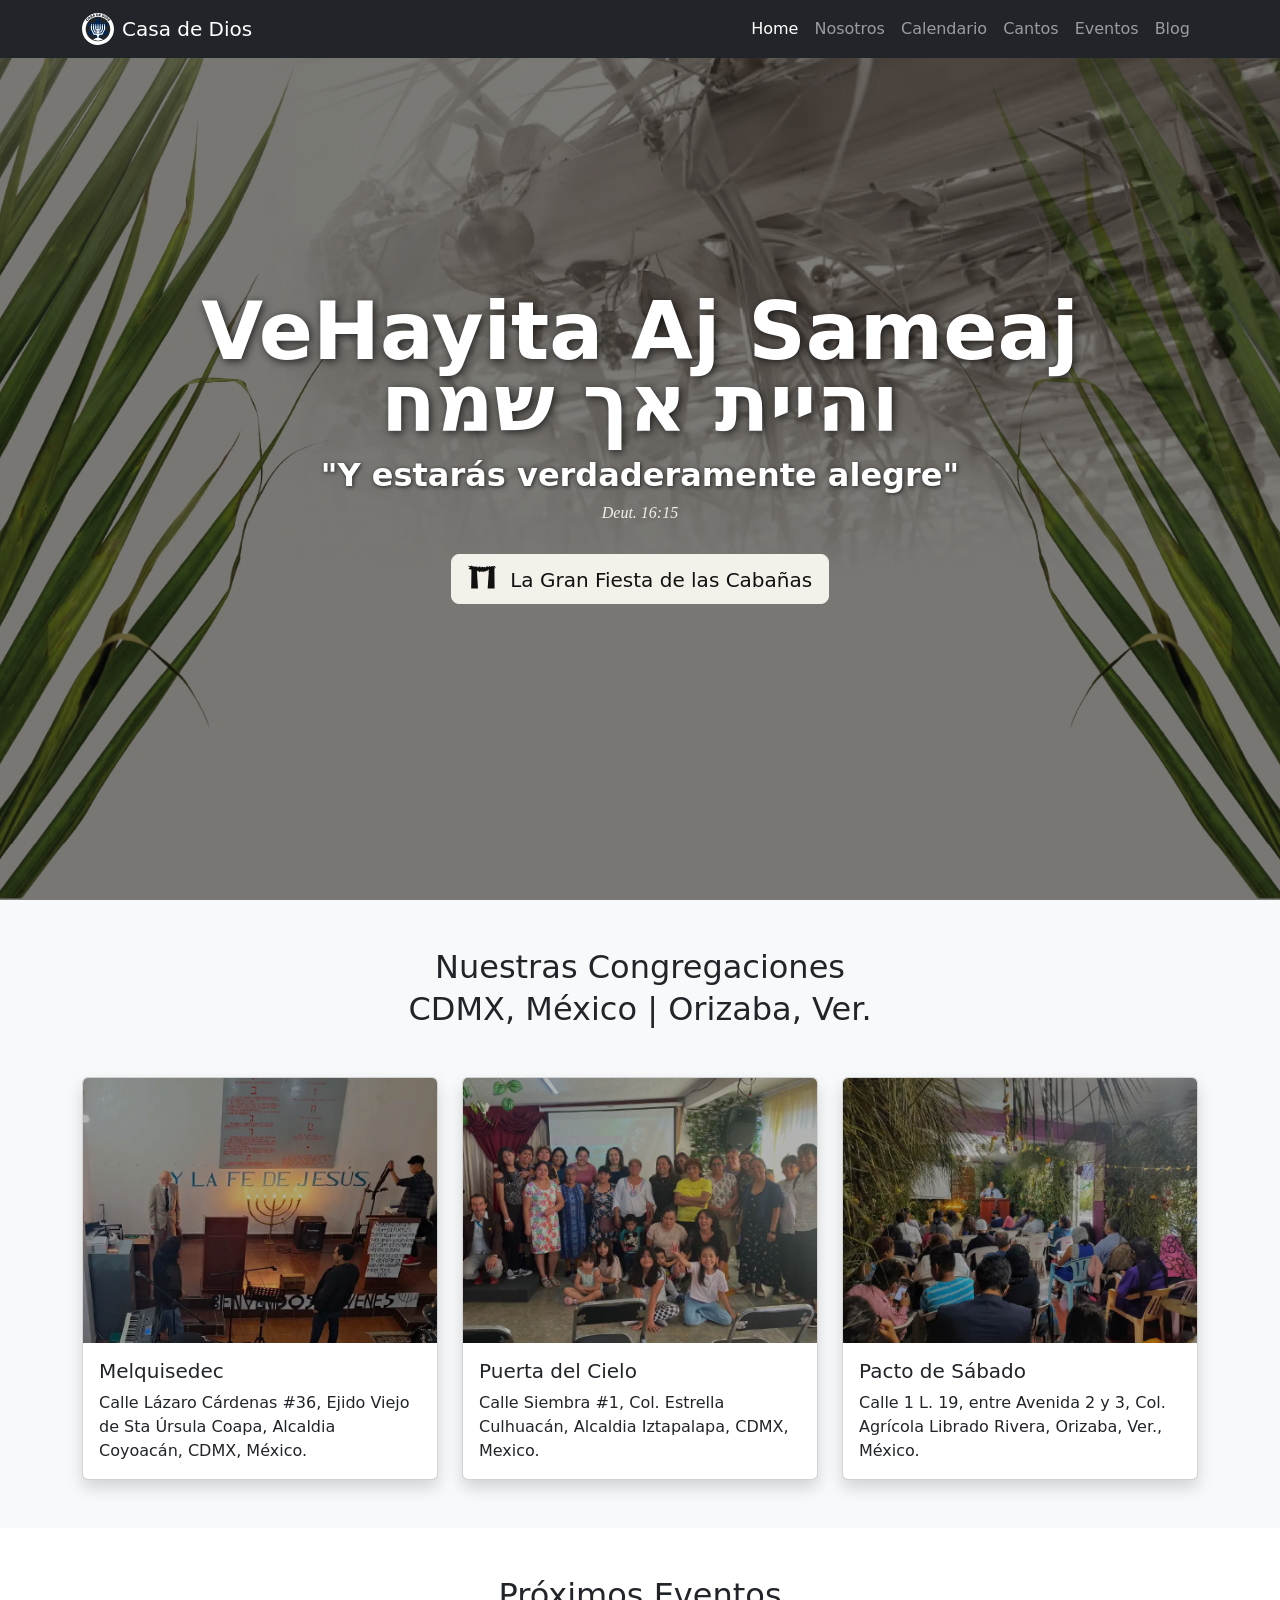
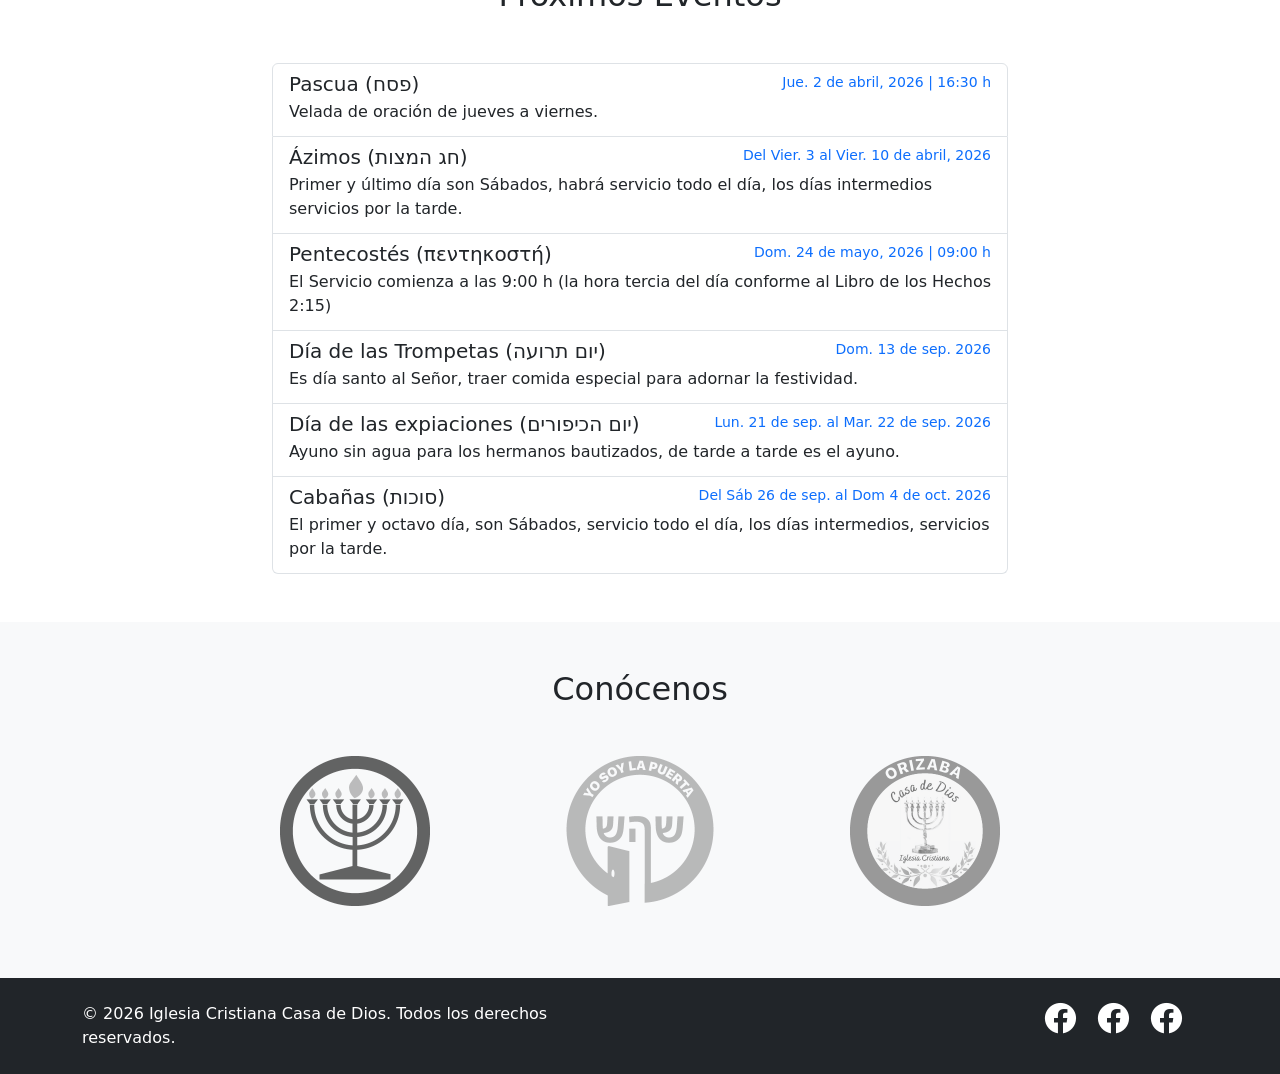
==== commit b6ea89b4: "changes for Kipurim and sukkoth 2026" ====
--- a/index.html
+++ b/index.html
@@ -103,31 +103,21 @@
         <div class="hero-overlay"></div>
         <div class="hero-content">
             <!-- CAMBIAR EL TEXTO DEL INDEX.HTML-->
-            <h1 class="hero-title">ASHRE HAAM YODEY TERUAH<br>אשרי העם יודעי תרועה</h1>
-            <h3 class="hero-subtitle"> <strong>Bienaventurado es el pueblo que conoce la Teruah</strong><br>Andarán, oh
-                Jehová,
-                á la luz de tu rostro.
-            </h3>
-            <h5 class="verseText">Sal. 89:15</h5>
+            <h1 class="hero-title">VeHayita Aj Sameaj<br>והיית אך שמח</h1>
+            <h2 class="hero-subtitle"> <strong>"Y estarás verdaderamente alegre"</strong>
+            </h2>
+            <h5 class="verseText">Deut. 16:15</h5>
             <!-- END CAMBIAR EL TEXTO DEL INDEX.HTML-->
 
-            <a href="https://casadedios.mx/blog-post.php?slug=la-fiesta-de-las-trompetas-una-solemnidad-con-un-mensaje-literal-espiritual-y-prof-tico"
-                class="btn btn-light btn-lg mt-4 custom-btn">
-
-                <svg class="me-2" width="1.4em" height="1.4em" viewBox="0 0 283.12 161" fill="currentColor"
+            <a href="https://casadedios.mx/blog-post.php?slug=la-gran-fiesta-de-las-caba-as"
+                class="btn btn-succes btn-lg mt-4 custom-btn">
+
+                <svg class="me-2" width="1.4em" height="1.4em" viewBox="0 0 597.65 492.46" fill="currentColor"
                     xmlns="http://www.w3.org/2000/svg" style="vertical-align: -0.2em;">
-                    <g id="nosotros">
-                        <g id="Shofar">
-                            <path
-                                d="M239.63,158.54c-2.24-.34-3.53-2.94-4.8-4.6-3-3.93-5.9-7.5-8.7-11.62-6.43-9.46-11.06-19.5-15.2-30.21-5.06-13.07-8.13-26.29-8.42-40.84-9.02,7.4-19.98,13.12-30.94,16.22-40.58,11.43-73.2-7.33-98.44-37.8l-3.42-4.13h0c-4.74-6.59-11.31-14.44-20.16-22.15-.7-.91-1.63-1.78-3.29-2.77-.16-.13-.31-.26-.47-.39-1.05-.84-2.08-1.65-3.12-2.43-4.19-4.3-9.48-6.96-14.73-9.67t0,0c-3.06-1.94-8.05-4.49-14.6-5.34-2.58-.33-4.92-.34-6.93-.2h0C5.44,1.74,4.52.1,3.4,0,2.03-.11.11.99.09,2.39L0,10.25c-.02,1.88,1.08,3.24,3.01,3.4,1.42.12,2.64-1.44,3.19-3.2h0c3.7.91,9.38,2.72,15.53,6.48l-.02.14c-.02.13.24.17.54.19.75.47,1.5.96,2.25,1.48,1.37,1.29,2.99,2.6,4.61,3.6.42.37.84.74,1.24,1.11l1.15,2.28c1.7.99,2.62,1.91,3.37,3.81l.9-.2c.43.54.85,1.08,1.27,1.64.64,2.36,2.68,4.39,4.57,6.8,1.18,2.18,2.25,4.18,3.23,6.02.09.33.16.67.22,1.02l.48.29c.34.65.67,1.27.99,1.88-.17.41-.23.85-.06,1.21.21.45.66.69,1.14.85.27.52.54,1.03.79,1.52l-.27.24c.35.36.65.69.91.99.71,1.37,1.35,2.63,1.94,3.81.2.56.48,1.21,1.02,2.04,3.34,6.74,5.02,10.65,8.29,17.32,4.48,9.15,11.74,21.65,23.7,35.36,0,0,0,0,0,0,11.81,16.65,25.27,32.37,41.71,44.36,31.54,22.99,72.04,24.74,107.36,10,1.63-.68,7.26-3.43,7.9-4.32.31-.43-.67-1.74-1.34-1.84Z" />
-                            <path
-                                d="M283.12,75.79c-4.26-15.81-14.94-44.23-29.66-52.13-5.7-3.06-9.85-.27-13.35,4.04l-16.71,20.58c-2.91,22.01,5.85,47.21,16.09,66.52,5.26,9.91,12.4,19.86,21.2,26.73l4.25,3.32c1.39-1.89,2.85-4.1,5.1-4.99l.4-2.48,1.46.89c.2.12.65-.42.91-.65l.68-.6c.15-.13-.03-.58-.21-.64l-1.25-.47c4.39-.73,7.96-2.89,10.11-7.05,7.46-14.44,5.11-37.69.97-53.06Z" />
-                            <path
-                                d="M231.63,112.74c-8.43-17.92-14.51-35.2-14.89-55.72l-3.65,3.88-4.29,4.54c-.65,10.51.36,20.65,3.26,30.84,5.93,20.9,17.57,47,35.19,60.13,3.32.54,5.07-2.42,7.32-3.7,1.24-.7,2.4-1.35,3.22-2.01l2.1-1.68c-12.31-9.58-21.86-22.66-28.26-36.28Z" />
-                        </g>
-                    </g>
+                    <path
+                        d="M597.65,47.81l-7.97-11.16-33.47,11.16-6.38-4.78c19.12-4.78,35.06-17.53,35.06-17.53-7.97,4.78-15.94,1.59-15.94,1.59l20.72-17.53c-20.72-3.19-62.16,4.78-62.16,4.78v-4.78l-19.12,12.75-4.78-12.75-35.06,28.69,6.37-25.5-22.31,4.78-30.28,25.5,9.56-27.09-31.87,6.37-30.28,20.72-4.78-12.75-39.84,7.97-12.75-12.75-52.59,17.53,7.97-17.53-20.72-3.19-43.03,20.72-3.19-20.72-17.53,7.97,3.19-9.56-28.69,1.59-35.06,7.97,11.16-15.94-52.59,4.78L86.06,0l-47.81,19.12L3.19,7.97,0,19.12l33.47,15.94,7.97,14.34-35.06,3.19c17.53,15.94,39.84,19.12,39.84,19.12h-25.5c7.97,17.53,52.59,15.94,52.59,15.94l-3.19,19.12,3.81-.59-6.08,386.27h145.03l-22.58-379.36,7.32-3.14,1.59,17.53,39.84-14.34-12.75,12.75,14.34,17.53,33.47-19.12,4.78,15.94,35.06-23.91-4.78,12.75,12.75,14.34,20.72-17.53,19.12,7.97,28.69-23.91,14.34,19.12,14.34-25.5,11.16-9.56,16.77-1.97-1.15,17.01-15.62,24.81,14.24-4.38-24.49,362.97h148.22l-4.77-419.34c3.29-7.35,5.45-12.56,5.45-12.56l28.69-12.75Z" />
                 </svg>
-                El Día de las Trompetas
+                La Gran Fiesta de las Cabañas
             </a>
         </div>
     </section>
--- a/css/landing.css
+++ b/css/landing.css
@@ -4,7 +4,7 @@
 :root {
     --primary-color: #50C1EB;
     --dark-color: #111111;
-    --light-color: #F4F1EA;
+    --light-color: #F4F1EA; 
     --font-freighttext-cmp: 'freighttextcmp-pro', serif;
 
 }
@@ -205,12 +205,12 @@
 
 /*Styles for the button in the aim page*/
 .custom-btn {
-    background-color: var(--primary-color);  /* Tu color personalizado */
-    border-color: var(--primary-color);
+    background-color: var(--light-color);  /* Tu color personalizado */
+    border-color: var(--light-color);
     color: var(--dark-color);  /* Color del texto */
 }
 
-.custom-btn:hover {
+.custom-btn:hover { 
     background-color: var(--dark-color);  /* Color al pasar el mouse */
     border-color: var(--dark-color);
     color: var(--light-color);
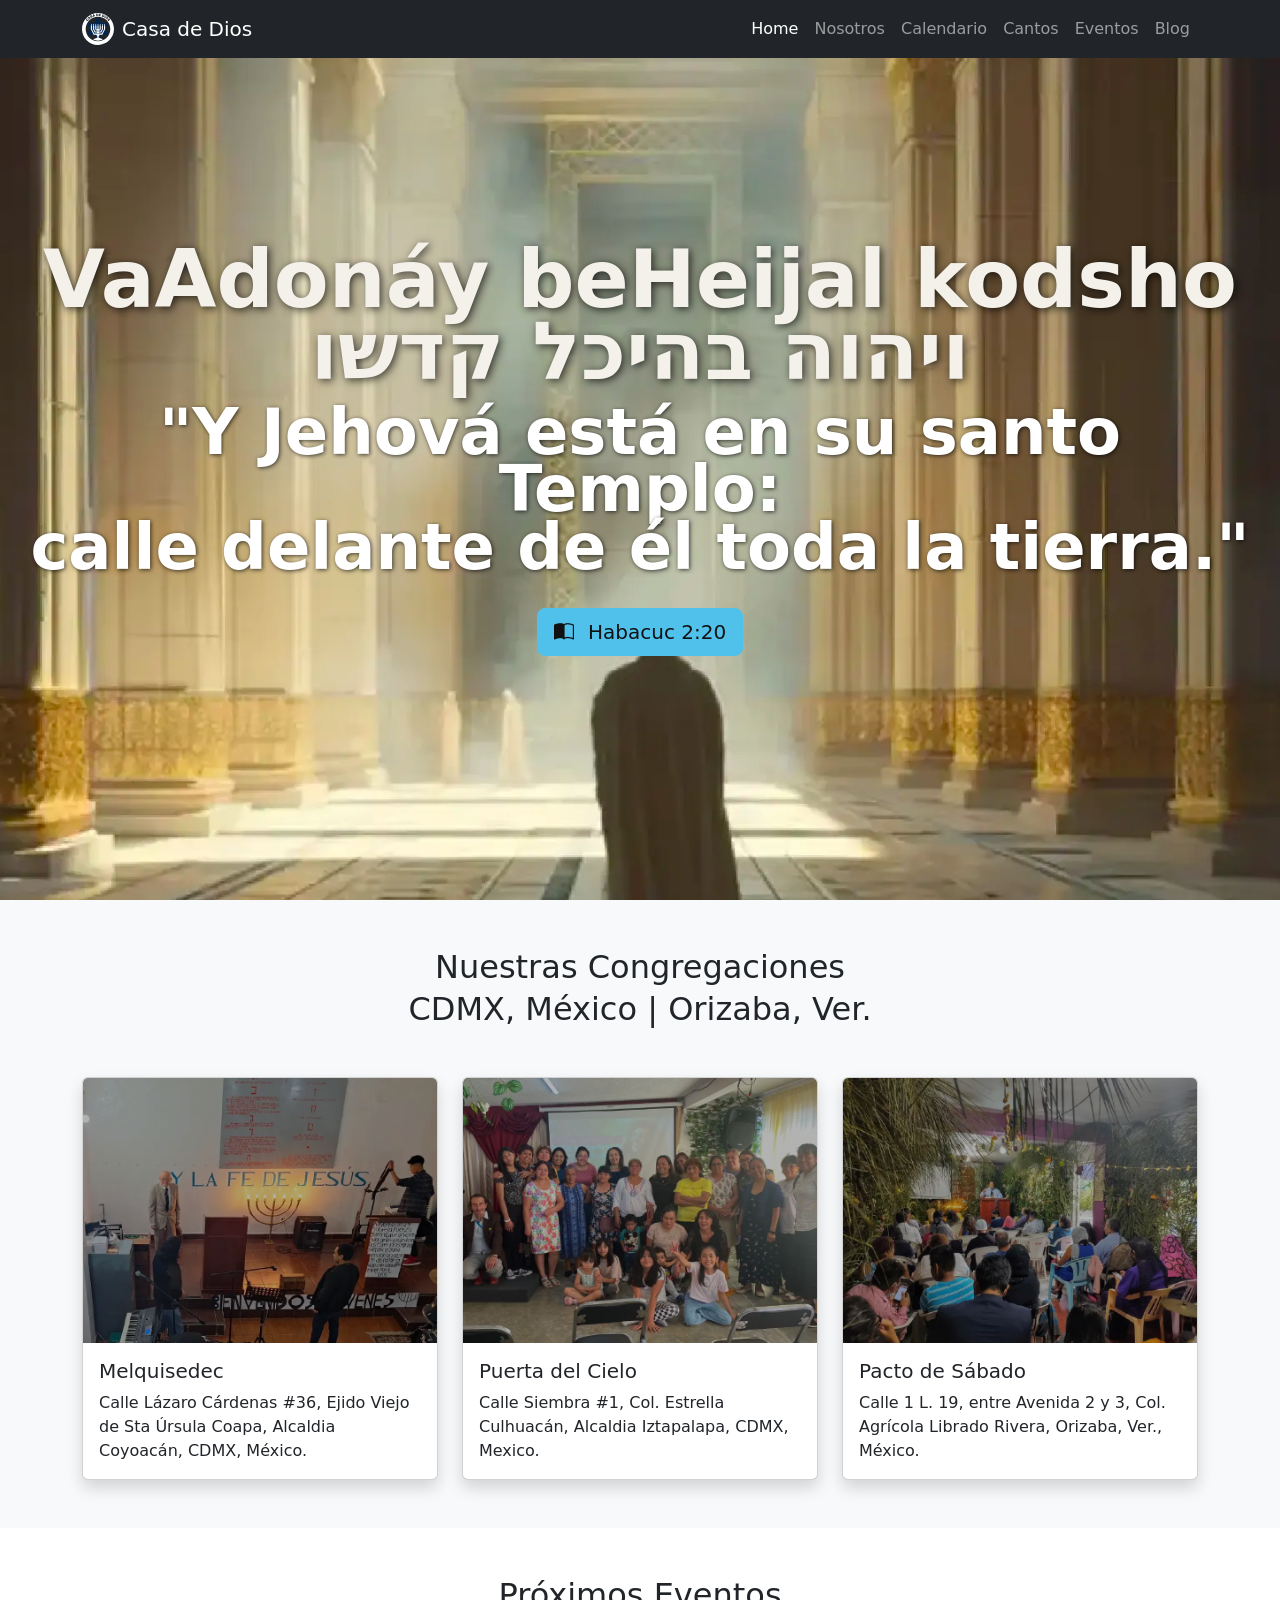
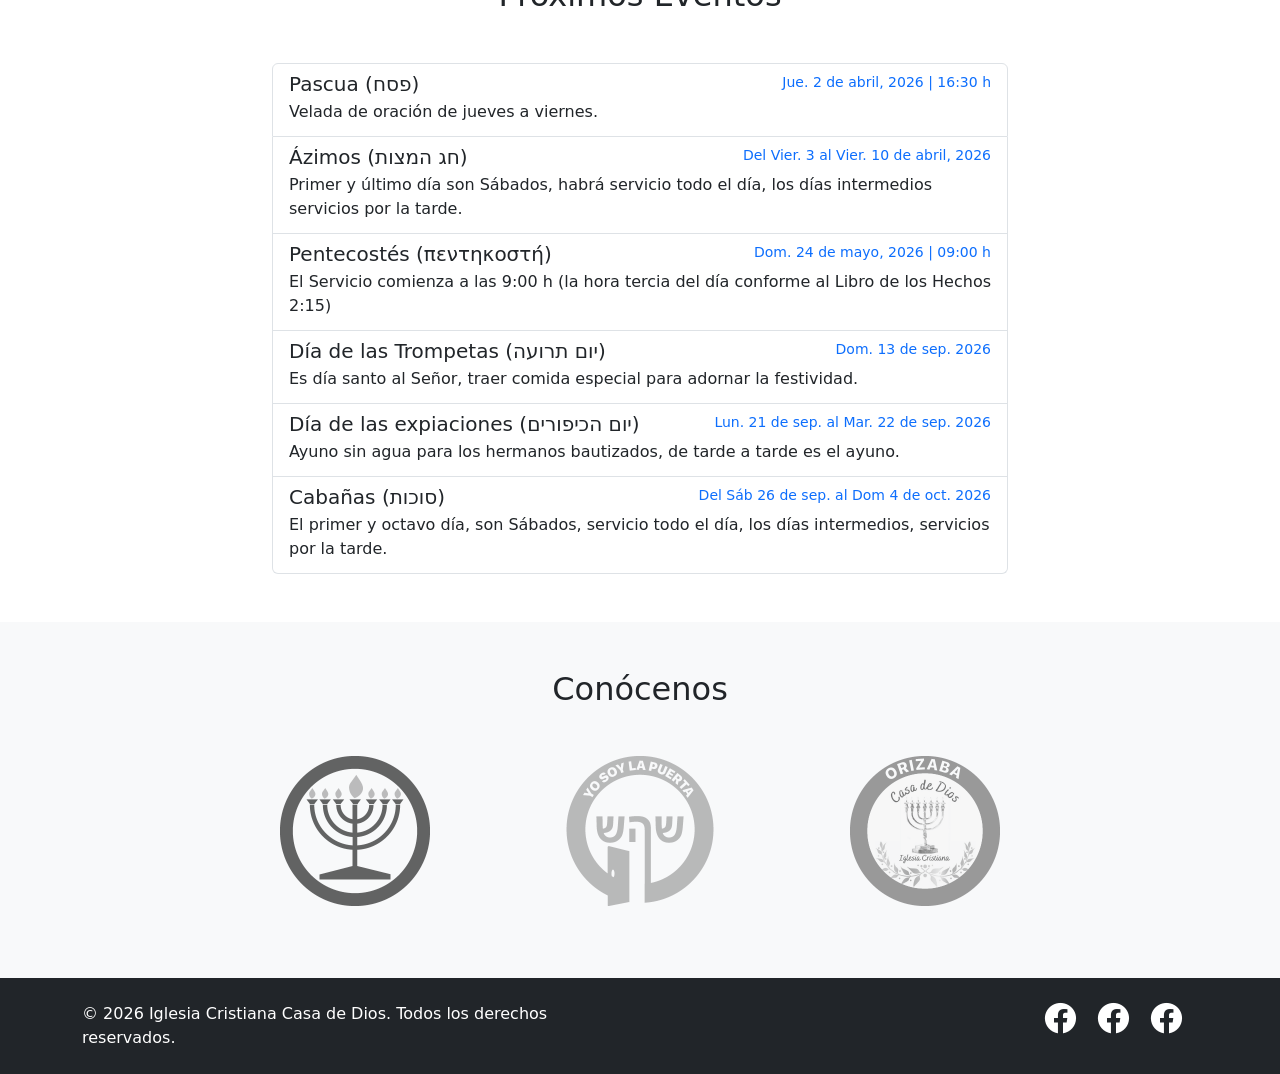
==== commit 50b30fe5: "several changes for time after sukkot" ====
--- a/index.html
+++ b/index.html
@@ -14,6 +14,8 @@
 
     <!-- Custom CSS -->
     <link rel="stylesheet" href="css/landing.css">
+    <!-- Bootstrap Icons-->
+    <link rel="stylesheet" href="https://cdn.jsdelivr.net/npm/bootstrap-icons@1.11.3/font/bootstrap-icons.min.css">
 
 </head>
 
@@ -103,12 +105,22 @@
         <div class="hero-overlay"></div>
         <div class="hero-content">
             <!-- CAMBIAR EL TEXTO DEL INDEX.HTML-->
-            <h1 class="hero-title">VeHayita Aj Sameaj<br>והיית אך שמח</h1>
-            <h2 class="hero-subtitle"> <strong>"Y estarás verdaderamente alegre"</strong>
+            <h1 class="hero-title">VaAdonáy beHeijal kodsho<br>ויהוה בהיכל קדשו</h1>
+            <h2 class="hero-subtitle"> <strong>"Y Jehová está en su santo Templo:<br>calle delante de él toda la
+                    tierra."</strong>
             </h2>
-            <h5 class="verseText">Deut. 16:15</h5>
+
             <!-- END CAMBIAR EL TEXTO DEL INDEX.HTML-->
 
+            <!--Span para buttón inactivo sólo muestra cita bíblica-->
+            <span class="btn btn-lg mt-4 custom-btn" style="pointer-events: none; cursor: default;">
+                <i class="bi bi-book-half me-2"></i>
+                Habacuc 2:20
+            </span>
+
+            <!-- Fin span -->
+
+            <!--
             <a href="https://casadedios.mx/blog-post.php?slug=la-gran-fiesta-de-las-caba-as"
                 class="btn btn-succes btn-lg mt-4 custom-btn">
 
@@ -118,7 +130,7 @@
                         d="M597.65,47.81l-7.97-11.16-33.47,11.16-6.38-4.78c19.12-4.78,35.06-17.53,35.06-17.53-7.97,4.78-15.94,1.59-15.94,1.59l20.72-17.53c-20.72-3.19-62.16,4.78-62.16,4.78v-4.78l-19.12,12.75-4.78-12.75-35.06,28.69,6.37-25.5-22.31,4.78-30.28,25.5,9.56-27.09-31.87,6.37-30.28,20.72-4.78-12.75-39.84,7.97-12.75-12.75-52.59,17.53,7.97-17.53-20.72-3.19-43.03,20.72-3.19-20.72-17.53,7.97,3.19-9.56-28.69,1.59-35.06,7.97,11.16-15.94-52.59,4.78L86.06,0l-47.81,19.12L3.19,7.97,0,19.12l33.47,15.94,7.97,14.34-35.06,3.19c17.53,15.94,39.84,19.12,39.84,19.12h-25.5c7.97,17.53,52.59,15.94,52.59,15.94l-3.19,19.12,3.81-.59-6.08,386.27h145.03l-22.58-379.36,7.32-3.14,1.59,17.53,39.84-14.34-12.75,12.75,14.34,17.53,33.47-19.12,4.78,15.94,35.06-23.91-4.78,12.75,12.75,14.34,20.72-17.53,19.12,7.97,28.69-23.91,14.34,19.12,14.34-25.5,11.16-9.56,16.77-1.97-1.15,17.01-15.62,24.81,14.24-4.38-24.49,362.97h148.22l-4.77-419.34c3.29-7.35,5.45-12.56,5.45-12.56l28.69-12.75Z" />
                 </svg>
                 La Gran Fiesta de las Cabañas
-            </a>
+            </a>-->
         </div>
     </section>
 
--- a/css/landing.css
+++ b/css/landing.css
@@ -5,6 +5,7 @@
     --primary-color: #50C1EB;
     --dark-color: #111111;
     --light-color: #F4F1EA; 
+    --white-color: ffffff;
     --font-freighttext-cmp: 'freighttextcmp-pro', serif;
 
 }
@@ -46,7 +47,7 @@
     left: 0;
     width: 100%;
     height: 100%;
-    background: rgba(0, 0, 0, 0.5);
+    background: rgba(0, 0, 0, 0.0); /*IMPORTANTE, MANEJA LA CAPA DEGRADADA OBSCURA EN INDEX.HTML*/
 }
 
 .hero-content {
@@ -64,14 +65,17 @@
     margin-bottom: 1rem;
     text-shadow: 2px 2px 8px rgba(0, 0, 0, 0.7);
     line-height: 90%;
+    color: var(--light-color);
 }
 
 .hero-subtitle {
-    font-size: 2rem;
+    font-size: 4rem;
     font-weight: 500;
     text-shadow: 1px 1px 4px rgba(0, 0, 0, 0.7);
-
-}
+    color: var(--white-color);
+    line-height: 90%;
+}
+
 
 
 
@@ -205,13 +209,13 @@
 
 /*Styles for the button in the aim page*/
 .custom-btn {
-    background-color: var(--light-color);  /* Tu color personalizado */
-    border-color: var(--light-color);
+    background-color: var(--primary-color);  /* Tu color personalizado */
+    border-color: var(--primary-color);
     color: var(--dark-color);  /* Color del texto */
 }
 
 .custom-btn:hover { 
-    background-color: var(--dark-color);  /* Color al pasar el mouse */
-    border-color: var(--dark-color);
+    background-color: var(--primary-color);  /* Color al pasar el mouse */
+    border-color: var(--primary-color);
     color: var(--light-color);
 }
